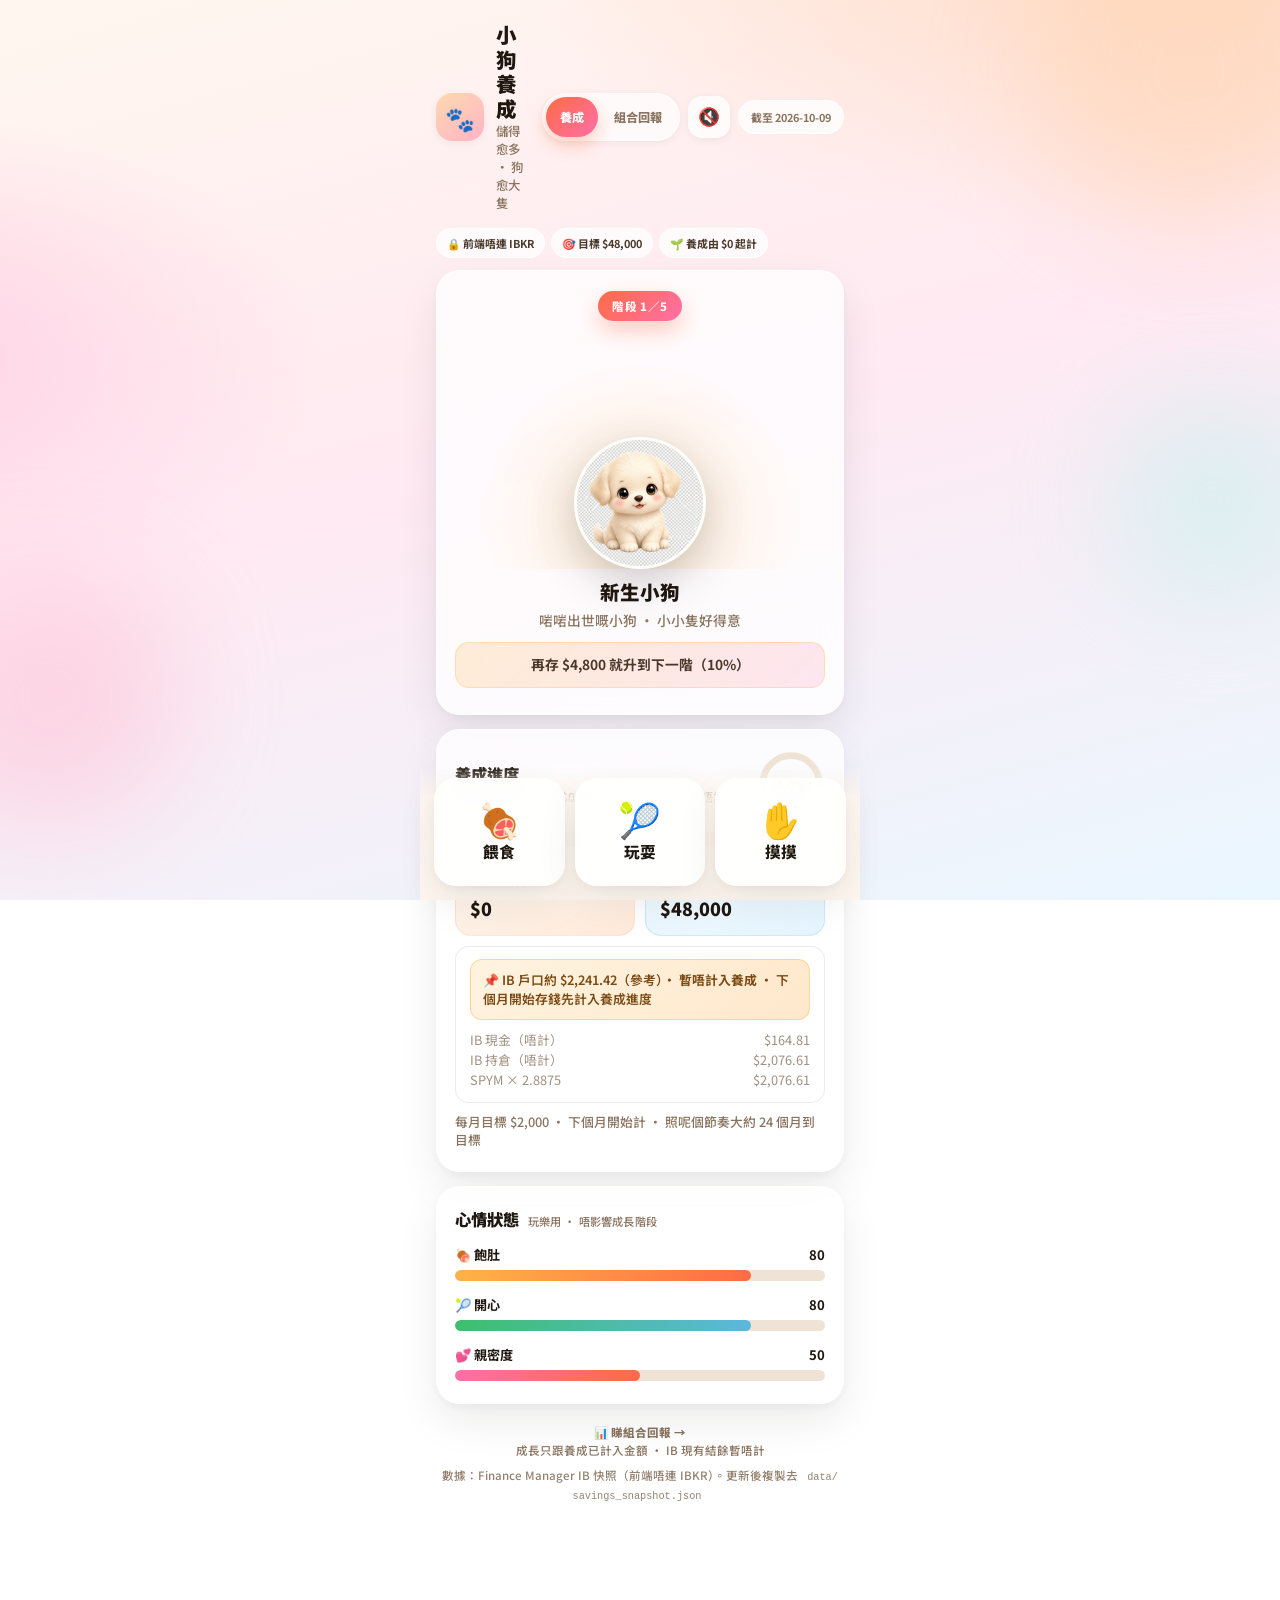
==== index.html @ 82bee5fb "Polish UI to client-grade fintech/pet-savings look Shared design tokens, segmented nav, trust pills," ====
<!DOCTYPE html>
<html lang="zh-Hant">
<head>
  <meta charset="UTF-8" />
  <meta name="viewport" content="width=device-width, initial-scale=1, viewport-fit=cover" />
  <meta name="theme-color" content="#fff7ef" />
  <meta name="description" content="小狗養成 · 儲蓄成長記" />
  <title>小狗養成 · 儲蓄成長記</title>
  <link rel="stylesheet" href="styles.css" />
  <link rel="preconnect" href="https://fonts.googleapis.com" />
  <link rel="preconnect" href="https://fonts.gstatic.com" crossorigin />
  <link href="https://fonts.googleapis.com/css2?family=Noto+Sans+TC:wght@400;500;700;900&display=swap" rel="stylesheet" />
</head>
<body>
  <div class="bg" aria-hidden="true">
    <span class="orb o1"></span>
    <span class="orb o2"></span>
    <span class="orb o3"></span>
  </div>

  <main class="shell">
    <header class="topbar">
      <div class="brand">
        <div class="brand-mark" aria-hidden="true">🐾</div>
        <div>
          <h1>小狗養成</h1>
          <p class="tagline">儲得愈多 · 狗愈大隻</p>
        </div>
      </div>
      <div class="top-right">
        <nav class="site-nav" aria-label="主要導覽">
          <a href="index.html" class="active">養成</a>
          <a href="portfolio.html">組合回報</a>
        </nav>
        <button type="button" class="icon-btn" id="btnMute" aria-label="靜音" title="音效（預設靜音）">🔇</button>
        <div class="chip" id="asOfLabel">載入中…</div>
      </div>
    </header>

    <div class="trust-strip" aria-label="信任提示">
      <span class="trust-pill">🔒 前端唔連 IBKR</span>
      <span class="trust-pill">🎯 目標 $48,000</span>
      <span class="trust-pill">🌱 養成由 $0 起計</span>
    </div>

    <div class="banner loading" id="statusBanner">正在載入儲蓄快照…</div>

    <section class="hero glass">
      <div class="stage-pill" id="stageBadge">階段 1／5</div>
      <div class="scene" id="puppyStage" data-stage="0" data-anim="">
        <div class="fx" id="fxLayer" aria-hidden="true"></div>
        <div class="food-fly" id="foodFly" hidden aria-hidden="true">🍖</div>
        <div class="pup-frame">
          <img class="pup-img idle" id="puppyImg" src="assets/stages/stage-0.jpg" alt="新生小狗" width="220" height="220" draggable="false" />
          <div class="ground-shadow"></div>
        </div>
        <h2 class="stage-title" id="stageName">新生小狗</h2>
        <p class="stage-desc" id="stageDesc">啱啱出世嘅小狗 · 小小隻好得意</p>
        <p class="stage-tip" id="stageTip">載入進度中…</p>
      </div>
    </section>

    <section class="progress glass">
      <div class="prog-head">
        <div>
          <h3>養成進度</h3>
          <p class="prog-sub">目標 $48,000 · 由 $0 開始計（IB 現有結餘暫唔計）</p>
        </div>
        <div class="ring-wrap" aria-hidden="true">
          <svg class="ring" viewBox="0 0 72 72">
            <circle class="ring-bg" cx="36" cy="36" r="30" />
            <circle class="ring-fg" id="ringFg" cx="36" cy="36" r="30" />
          </svg>
          <span class="ring-pct" id="progressPct">0%</span>
        </div>
      </div>
      <div class="bar-track" role="progressbar" aria-valuemin="0" aria-valuemax="100" aria-valuenow="0" id="barTrack">
        <div class="bar-fill" id="barFill"></div>
        <div class="bar-markers">
          <span style="--p:10%"></span><span style="--p:25%"></span>
          <span style="--p:50%"></span><span style="--p:75%"></span>
        </div>
      </div>
      <div class="money-grid">
        <div class="money-card">
          <span class="lbl">養成已計入</span>
          <strong id="totalHkd">$0</strong>
        </div>
        <div class="money-card goal">
          <span class="lbl">目標</span>
          <strong id="goalHkd">$48,000</strong>
        </div>
      </div>
      <div class="breakdown" id="breakdown">
        <div class="skeleton"></div>
        <div class="skeleton" style="width:70%"></div>
      </div>
      <p class="monthly" id="monthlyTip"></p>
    </section>

    <section class="meters glass">
      <h3>心情狀態 <small>玩樂用 · 唔影響成長階段</small></h3>
      <div class="meter">
        <div class="meter-label"><span>🍖 飽肚</span><span id="hungerVal">80</span></div>
        <div class="meter-track"><div class="meter-fill hunger" id="hungerFill"></div></div>
      </div>
      <div class="meter">
        <div class="meter-label"><span>🎾 開心</span><span id="happyVal">80</span></div>
        <div class="meter-track"><div class="meter-fill happy" id="happyFill"></div></div>
      </div>
      <div class="meter">
        <div class="meter-label"><span>💕 親密度</span><span id="affectionVal">50</span></div>
        <div class="meter-track"><div class="meter-fill affection" id="affectionFill"></div></div>
      </div>
    </section>

    <nav class="dock" aria-label="互動">
      <button type="button" class="dock-btn feed" id="btnFeed">
        <span class="dock-ico">🍖</span>
        <span class="dock-txt">餵食</span>
        <span class="dock-cd" id="feedCd" hidden></span>
      </button>
      <button type="button" class="dock-btn play" id="btnPlay">
        <span class="dock-ico">🎾</span>
        <span class="dock-txt">玩耍</span>
        <span class="dock-cd" id="playCd" hidden></span>
      </button>
      <button type="button" class="dock-btn pet" id="btnPet">
        <span class="dock-ico">✋</span>
        <span class="dock-txt">摸摸</span>
        <span class="dock-cd" id="petCd" hidden></span>
      </button>
    </nav>

    <footer class="foot">
      <p><a href="portfolio.html">📊 睇組合回報 →</a></p>
      <p>成長只跟養成已計入金額 · IB 現有結餘暫唔計</p>
      <p class="note">數據：Finance Manager IB 快照（前端唔連 IBKR）。更新後複製去 <code>data/savings_snapshot.json</code></p>
    </footer>
  </main>

  <div class="toast" id="toast" hidden></div>
  <script src="app.js"></script>
</body>
</html>
---- styles.css ----
:root {
  --bg0: #fff7ef;
  --bg1: #ffe9f2;
  --bg2: #eaf7ff;
  --ink: #1f1710;
  --ink-soft: #4a3a2c;
  --muted: #8a7460;
  --card: rgba(255, 255, 255, 0.78);
  --card-solid: #ffffff;
  --card-border: rgba(255, 255, 255, 0.92);
  --line: rgba(31, 23, 16, 0.08);
  --accent: #ff6b45;
  --accent2: #ffb347;
  --pink: #ff6fa8;
  --sky: #5bb8dc;
  --green: #3dbf6e;
  --danger: #d4522b;
  --shadow: 0 4px 8px rgba(31, 23, 16, 0.04), 0 18px 40px rgba(31, 23, 16, 0.08);
  --shadow-sm: 0 2px 8px rgba(31, 23, 16, 0.06);
  --radius: 24px;
  --radius-sm: 16px;
  --font: "Noto Sans TC", "PingFang HK", "Microsoft JhengHei", system-ui, sans-serif;
  --dock-h: 128px;
  --ring: 188.496; /* 2π·30 */
  --space-1: 4px;
  --space-2: 8px;
  --space-3: 12px;
  --space-4: 16px;
  --space-5: 24px;
  --ease: cubic-bezier(.22, 1, .36, 1);
}

*, *::before, *::after { box-sizing: border-box; margin: 0; padding: 0; }
html { -webkit-text-size-adjust: 100%; }
html, body {
  min-height: 100%;
  min-height: 100dvh;
  font-family: var(--font);
  color: var(--ink);
  background:
    radial-gradient(1200px 600px at 90% -10%, #ffd9c2 0%, transparent 55%),
    radial-gradient(900px 500px at -10% 40%, #ffd0e4 0%, transparent 50%),
    linear-gradient(165deg, var(--bg0), var(--bg1) 48%, var(--bg2));
  background-attachment: fixed;
  -webkit-font-smoothing: antialiased;
  text-rendering: optimizeLegibility;
}
body { overflow-x: hidden; }
body.shake { animation: shake 0.38s var(--ease); }
@keyframes shake {
  0%, 100% { transform: translate3d(0,0,0); }
  20% { transform: translate3d(-5px,0,0); }
  40% { transform: translate3d(5px,0,0); }
  60% { transform: translate3d(-3px,0,0); }
  80% { transform: translate3d(3px,0,0); }
}

.bg { position: fixed; inset: 0; pointer-events: none; z-index: 0; overflow: hidden; }
.orb {
  position: absolute; border-radius: 50%; filter: blur(52px); opacity: 0.42;
  animation: drift 16s ease-in-out infinite; will-change: transform;
}
.o1 { width: 320px; height: 320px; background: #ffd0a8; top: -90px; right: -70px; }
.o2 { width: 260px; height: 260px; background: #ffb8d0; bottom: 8%; left: -80px; animation-delay: -5s; }
.o3 { width: 210px; height: 210px; background: #b8f0ea; top: 44%; right: -40px; animation-delay: -9s; }
@keyframes drift {
  0%, 100% { transform: translateY(0) scale(1); }
  50% { transform: translateY(24px) scale(1.05); }
}

.shell {
  position: relative; z-index: 1;
  width: min(440px, 100%);
  margin: 0 auto;
  padding: var(--space-4) var(--space-4) calc(var(--dock-h) + env(safe-area-inset-bottom, 0px));
  min-height: 100dvh;
}
.shell.portfolio-shell {
  padding-bottom: calc(32px + env(safe-area-inset-bottom, 0px));
}

/* Header */
.topbar {
  display: flex; align-items: center; justify-content: space-between;
  gap: var(--space-3); margin-bottom: var(--space-4); flex-wrap: wrap;
}
.brand { display: flex; align-items: center; gap: 12px; min-width: 0; flex: 1; }
.brand-mark {
  width: 48px; height: 48px; border-radius: 16px; flex-shrink: 0;
  display: grid; place-items: center; font-size: 24px;
  background: linear-gradient(145deg, #ffd9b0, #ffb3c6);
  box-shadow: var(--shadow-sm);
}
h1 { font-size: 1.28rem; font-weight: 900; letter-spacing: 0.01em; line-height: 1.2; }
.tagline { color: var(--muted); font-size: 0.78rem; margin-top: 2px; font-weight: 500; }
.top-right { display: flex; align-items: center; gap: 8px; flex-wrap: wrap; justify-content: flex-end; }

.site-nav {
  display: inline-flex; gap: 2px; padding: 3px;
  background: rgba(255,255,255,0.65);
  backdrop-filter: blur(14px); -webkit-backdrop-filter: blur(14px);
  border-radius: 999px; border: 1px solid var(--card-border);
  box-shadow: var(--shadow-sm);
}
.site-nav a {
  text-decoration: none; font-size: 0.76rem; font-weight: 800;
  color: var(--muted); padding: 10px 14px; border-radius: 999px;
  min-height: 40px; display: inline-flex; align-items: center; gap: 4px;
  -webkit-tap-highlight-color: transparent;
  transition: background .2s var(--ease), color .2s, box-shadow .2s;
}
.site-nav a.active {
  background: linear-gradient(135deg, var(--accent), var(--pink));
  color: #fff; box-shadow: 0 8px 18px rgba(255, 107, 69, 0.32);
}
.icon-btn {
  width: 42px; height: 42px; border-radius: 14px; border: none;
  background: var(--card); backdrop-filter: blur(12px);
  box-shadow: var(--shadow-sm); font-size: 1.1rem; cursor: pointer;
  -webkit-tap-highlight-color: transparent;
  transition: transform .15s var(--ease);
}
.icon-btn:active { transform: scale(0.94); }
.chip {
  font-size: 0.68rem; font-weight: 700; color: var(--muted);
  background: var(--card); backdrop-filter: blur(10px);
  padding: 8px 12px; border-radius: 999px;
  border: 1px solid var(--card-border); white-space: nowrap;
}

.trust-strip {
  display: flex; flex-wrap: wrap; gap: 6px; margin-bottom: var(--space-3);
}
.trust-pill {
  font-size: 0.68rem; font-weight: 700; color: var(--ink-soft);
  background: rgba(255,255,255,0.7); border: 1px solid var(--card-border);
  border-radius: 999px; padding: 6px 10px;
}

.banner {
  border-radius: var(--radius-sm); padding: 12px 14px; margin-bottom: var(--space-3);
  font-size: 0.84rem; line-height: 1.45; font-weight: 600;
}
.banner.loading {
  background: rgba(91,184,220,0.14); border: 1px solid rgba(91,184,220,0.35); color: #1f5a70;
}
.banner.error {
  background: rgba(212,82,43,0.1); border: 1px solid rgba(212,82,43,0.35); color: #8a3218;
}
.banner[hidden] { display: none !important; }

.glass {
  background: var(--card);
  backdrop-filter: blur(18px) saturate(1.25);
  -webkit-backdrop-filter: blur(18px) saturate(1.25);
  border: 1px solid var(--card-border);
  border-radius: var(--radius);
  box-shadow: var(--shadow);
  padding: 20px 18px 22px;
  margin-bottom: 14px;
}

.hero { text-align: center; position: relative; overflow: hidden; }
.stage-pill {
  display: inline-flex; align-items: center; gap: 6px;
  background: linear-gradient(135deg, var(--accent), var(--pink));
  color: #fff; font-weight: 800; font-size: 0.72rem;
  padding: 7px 14px; border-radius: 999px; letter-spacing: 0.04em;
  box-shadow: 0 10px 22px rgba(255, 107, 69, 0.32);
}

.scene { position: relative; padding: 10px 0 4px; min-height: 268px; }
.pup-frame {
  position: relative; height: 216px;
  display: flex; align-items: flex-end; justify-content: center;
  margin: 6px 0 8px;
  background: radial-gradient(ellipse at 50% 78%, rgba(255,183,71,0.22), transparent 62%);
  border-radius: 28px;
}
.pup-img {
  object-fit: cover; object-position: center 28%;
  border-radius: 28px;
  width: min(72%, 200px); height: auto; aspect-ratio: 1; max-width: 220px;
  user-select: none; cursor: pointer;
  filter: drop-shadow(0 14px 22px rgba(31, 23, 16, 0.22));
  transform-origin: 50% 90%;
  border: 3px solid rgba(255,255,255,0.95);
  background: #ffe8d0;
  z-index: 2;
  transition: width .55s var(--ease), border-radius .4s ease, opacity .35s ease, filter .35s ease;
  will-change: transform;
}
.ground-shadow {
  position: absolute; bottom: 12px; width: 90px; height: 16px;
  background: rgba(31, 23, 16, 0.12); border-radius: 50%; filter: blur(5px);
  transition: width .45s var(--ease); z-index: 1;
}
[data-stage="0"] .pup-img { width: min(52%, 132px); border-radius: 50%; }
[data-stage="0"] .ground-shadow { width: 64px; }
[data-stage="1"] .pup-img { width: min(62%, 156px); border-radius: 42%; }
[data-stage="1"] .ground-shadow { width: 82px; }
[data-stage="2"] .pup-img { width: min(72%, 182px); }
[data-stage="2"] .ground-shadow { width: 100px; }
[data-stage="3"] .pup-img { width: min(82%, 200px); }
[data-stage="3"] .ground-shadow { width: 112px; }
[data-stage="4"] .pup-img { width: min(92%, 220px); }
[data-stage="4"] .ground-shadow { width: 124px; }

.pup-img.idle { animation: bob 2.8s ease-in-out infinite; }
@keyframes bob {
  0%, 100% { transform: translateY(0) rotate(-1deg); }
  50% { transform: translateY(-10px) rotate(1.4deg); }
}
.pup-img.swap-out { opacity: 0; filter: blur(3px) drop-shadow(0 14px 22px rgba(31,23,16,.22)); transform: scale(.92) translateY(8px); }
.pup-img.swap-in { animation: swapIn .45s var(--ease) both; }
@keyframes swapIn {
  from { opacity: 0; transform: scale(.9) translateY(12px); }
  to { opacity: 1; transform: scale(1) translateY(0); }
}
.pup-img.munch { animation: munch .62s var(--ease) !important; }
@keyframes munch {
  0%, 100% { transform: scale(1); }
  25% { transform: scale(1.1) translateY(-8px) rotate(-3deg); }
  50% { transform: scale(.94) rotate(2deg); }
  75% { transform: scale(1.05) translateY(-3px); }
}
.pup-img.bounce { animation: bounce .72s var(--ease) !important; }
@keyframes bounce {
  0% { transform: translateY(0) scale(1); }
  28% { transform: translateY(-44px) scale(1.08) rotate(-4deg); }
  55% { transform: translateY(-6px) scale(.97) rotate(3deg); }
  100% { transform: translateY(0) scale(1); }
}
.pup-img.pet { animation: pet .55s ease !important; }
@keyframes pet {
  0%, 100% { transform: rotate(0) scale(1); }
  20% { transform: rotate(-12deg) scale(1.05); }
  50% { transform: rotate(12deg) scale(1.06); }
  80% { transform: rotate(-5deg) scale(1.03); }
}

.fx { position: absolute; inset: 0; pointer-events: none; z-index: 5; overflow: hidden; }
.particle {
  position: absolute; left: 50%; top: 42%; font-size: 1.35rem;
  animation: rise 1s ease-out forwards; pointer-events: none;
}
@keyframes rise {
  0% { opacity: 1; transform: translate(-50%, 0) scale(.5); }
  100% { opacity: 0; transform: translate(calc(-50% + var(--dx, 0px)), -84px) scale(1.25); }
}
.ball {
  position: absolute; left: 18%; top: 55%; font-size: 1.65rem;
  animation: chase .9s var(--ease) forwards;
}
@keyframes chase {
  0% { transform: translate(0,0) scale(1); opacity: 1; }
  45% { transform: translate(100px,-54px) scale(1.12); }
  100% { transform: translate(160px,12px) scale(.75); opacity: 0; }
}
.food-fly {
  position: absolute; left: 16%; bottom: 30%; z-index: 6;
  font-size: 2rem; pointer-events: none; opacity: 0;
}
.food-fly.run { animation: flyFood .55s ease-in forwards; }
@keyframes flyFood {
  0% { transform: translate(0,0) scale(1) rotate(0); opacity: 1; }
  100% { transform: translate(118px,-76px) scale(.55) rotate(42deg); opacity: 0; }
}

.stage-title { font-size: 1.22rem; font-weight: 900; margin-top: 4px; letter-spacing: 0.01em; }
.stage-desc { color: var(--muted); font-size: 0.86rem; margin-top: 4px; font-weight: 500; }
.stage-tip {
  margin-top: 12px; font-size: 0.86rem; font-weight: 700; line-height: 1.45;
  background: linear-gradient(135deg, rgba(255,183,71,.22), rgba(255,111,168,.16));
  border: 1px solid rgba(255,183,71,.28);
  border-radius: 14px; padding: 12px 14px; color: var(--ink-soft);
}

.prog-head {
  display: flex; justify-content: space-between; align-items: center;
  gap: 12px; margin-bottom: 14px;
}
.prog-head h3, .meters h3, .section-title {
  font-size: 1.02rem; font-weight: 900; letter-spacing: 0.01em;
}
.meters h3 small, .section-sub {
  display: inline; font-weight: 500; color: var(--muted); font-size: 0.7rem; margin-left: 4px;
}
.prog-sub, .hero-sub { font-size: 0.76rem; color: var(--muted); margin-top: 3px; line-height: 1.45; font-weight: 500; }

.ring-wrap { position: relative; width: 68px; height: 68px; flex-shrink: 0; }
.ring { width: 68px; height: 68px; transform: rotate(-90deg); }
.ring-bg { fill: none; stroke: #efe3d6; stroke-width: 7; }
.ring-fg {
  fill: none; stroke: var(--accent); stroke-width: 7; stroke-linecap: round;
  stroke-dasharray: var(--ring); stroke-dashoffset: var(--ring);
  transition: stroke-dashoffset .85s var(--ease);
}
.ring-pct {
  position: absolute; inset: 0; display: grid; place-items: center;
  font-size: 0.74rem; font-weight: 900;
}

.bar-track {
  position: relative; height: 14px; border-radius: 999px;
  background: #efe3d6; overflow: hidden; margin-bottom: 14px;
}
.bar-fill {
  height: 100%; width: 0%; border-radius: 999px;
  background: linear-gradient(90deg, var(--accent2), var(--accent), var(--pink));
  transition: width .85s var(--ease);
  box-shadow: inset 0 -2px 0 rgba(0,0,0,.05);
}
.bar-markers { position: absolute; inset: 0; pointer-events: none; }
.bar-markers span {
  position: absolute; top: 0; bottom: 0; left: var(--p); width: 2px;
  background: rgba(255,255,255,.72); transform: translateX(-1px);
}

.money-grid, .stat-grid { display: grid; grid-template-columns: 1fr 1fr; gap: 10px; margin-bottom: 10px; }
.money-card, .stat {
  background: linear-gradient(165deg, #fff9f2, #ffeada);
  border-radius: var(--radius-sm); padding: 14px;
  border: 1px solid rgba(255, 138, 92, 0.14);
}
.money-card.goal, .stat.cool {
  background: linear-gradient(165deg, #f3fbff, #e5f5ff);
  border-color: rgba(91, 184, 220, 0.22);
}
.money-card .lbl, .stat .lbl {
  display: block; font-size: 0.68rem; font-weight: 700; color: var(--muted); margin-bottom: 4px;
  letter-spacing: 0.02em;
}
.money-card strong, .stat strong {
  font-size: 1.12rem; font-weight: 900; font-variant-numeric: tabular-nums; color: var(--ink);
}
.stat .sub { display: block; font-size: 0.72rem; color: var(--muted); margin-top: 5px; line-height: 1.4; font-weight: 500; }
.stat.fee { grid-column: 1 / -1; background: linear-gradient(165deg, #fff4ee, #ffe2d4); border-color: rgba(255,107,69,.35); }

.breakdown {
  font-size: 0.8rem; color: var(--muted); line-height: 1.55;
  background: rgba(255,255,255,0.55); border-radius: 14px; padding: 12px 14px;
  border: 1px solid var(--line);
}
.breakdown .pos { display: flex; justify-content: space-between; gap: 8px; font-variant-numeric: tabular-nums; }
.breakdown .muted-row { opacity: 0.8; }
.exclude-note {
  background: linear-gradient(135deg, #fff3e0, #ffe8cc);
  color: #7a4a12; border: 1px solid rgba(255, 179, 71, 0.45);
  border-radius: 12px; padding: 11px 12px; margin-bottom: 10px;
  font-size: 0.8rem; line-height: 1.45; font-weight: 600;
}
.monthly { margin-top: 10px; font-size: 0.8rem; color: var(--muted); font-weight: 500; line-height: 1.4; }

.meters .meter { margin-top: 14px; }
.meter-label {
  display: flex; justify-content: space-between;
  font-size: 0.82rem; font-weight: 700; margin-bottom: 6px;
}
.meter-track { height: 11px; border-radius: 999px; background: #efe3d6; overflow: hidden; }
.meter-fill { height: 100%; width: 0%; border-radius: 999px; transition: width .4s var(--ease); }
.meter-fill.hunger { background: linear-gradient(90deg, var(--accent2), var(--accent)); }
.meter-fill.happy { background: linear-gradient(90deg, var(--green), var(--sky)); }
.meter-fill.affection { background: linear-gradient(90deg, var(--pink), var(--accent)); }

.dock {
  position: fixed; left: 50%; bottom: 0; transform: translateX(-50%);
  width: min(440px, 100%);
  display: grid; grid-template-columns: repeat(3, 1fr); gap: 10px;
  padding: 12px 14px calc(14px + env(safe-area-inset-bottom, 0px));
  background: linear-gradient(180deg, transparent, rgba(255,247,239,.88) 24%, rgba(255,247,239,.98));
  z-index: 20;
}
.dock-btn {
  appearance: none; border: none; cursor: pointer;
  min-height: 108px; border-radius: 22px;
  background: rgba(255,255,255,0.92);
  backdrop-filter: blur(14px);
  border: 1px solid rgba(255,255,255,0.95);
  box-shadow: var(--shadow);
  display: flex; flex-direction: column; align-items: center; justify-content: center;
  gap: 5px; font-family: inherit; color: var(--ink);
  position: relative;
  -webkit-tap-highlight-color: transparent;
  touch-action: manipulation;
  transition: transform .12s var(--ease), box-shadow .2s;
}
.dock-btn:active:not(:disabled) { transform: scale(0.95); }
.dock-btn:disabled { opacity: 0.5; cursor: not-allowed; }
.dock-ico { font-size: 2.15rem; line-height: 1; }
.dock-txt { font-size: 0.98rem; font-weight: 800; }
.dock-cd { position: absolute; bottom: 9px; font-size: 0.7rem; color: var(--muted); font-weight: 700; }

.foot {
  text-align: center; font-size: 0.72rem; color: var(--muted);
  line-height: 1.55; padding: 6px 4px 10px; font-weight: 500;
}
.foot a { color: inherit; font-weight: 800; text-decoration: none; }
.foot .note { margin-top: 8px; opacity: 0.9; }
.foot code {
  font-size: 0.64rem; background: rgba(255,255,255,0.8);
  padding: 2px 6px; border-radius: 5px; word-break: break-all;
}

.toast {
  position: fixed; left: 50%; bottom: calc(var(--dock-h) + 6px);
  transform: translateX(-50%) translateY(16px);
  background: rgba(31, 23, 16, 0.92); color: #fff;
  padding: 12px 18px; border-radius: 999px;
  font-size: 0.88rem; font-weight: 700; z-index: 40;
  opacity: 0; transition: opacity .25s, transform .25s var(--ease);
  pointer-events: none; max-width: 90vw; text-align: center;
  box-shadow: var(--shadow);
}
.toast.show { opacity: 1; transform: translateX(-50%) translateY(0); }

/* Portfolio */
.hero-title { font-size: 1.05rem; font-weight: 900; margin-bottom: 4px; }
.big-num {
  font-size: 2.15rem; font-weight: 900; letter-spacing: -0.03em;
  font-variant-numeric: tabular-nums; line-height: 1.15; margin: 6px 0 4px;
  background: linear-gradient(135deg, var(--accent), var(--pink));
  -webkit-background-clip: text; background-clip: text; color: transparent;
}
.fee-banner {
  display: grid; gap: 4px;
  background: linear-gradient(135deg, #fff1e8, #ffe4d6);
  border: 1.5px solid rgba(255, 107, 69, 0.42);
  border-radius: 18px; padding: 16px; margin-top: 4px; margin-bottom: 10px;
}
.fee-banner .fee-label { font-size: 0.7rem; font-weight: 800; color: #a04520; letter-spacing: 0.02em; }
.fee-banner .fee-amt { font-size: 1.4rem; font-weight: 900; color: var(--danger); font-variant-numeric: tabular-nums; }
.fee-banner .fee-formula { font-size: 0.74rem; color: #8a4a2a; line-height: 1.45; font-weight: 600; }
.holdings-wrap {
  overflow-x: auto; -webkit-overflow-scrolling: touch;
  border-radius: 16px; background: rgba(255,255,255,0.55);
  border: 1px solid var(--line); margin-top: 12px;
}
.table { width: 100%; border-collapse: collapse; font-size: 0.86rem; }
.table th, .table td {
  text-align: left; padding: 13px 14px;
  border-bottom: 1px solid var(--line);
}
.table th {
  font-size: 0.68rem; color: var(--muted); font-weight: 800;
  background: rgba(255,248,240,0.95); letter-spacing: 0.03em;
}
.table tbody tr:nth-child(even) { background: rgba(255,248,240,0.4); }
.table td.num, .table th.num { text-align: right; font-variant-numeric: tabular-nums; }
.table tr.total td {
  font-weight: 900; border-bottom: none;
  background: linear-gradient(90deg, rgba(255,183,71,0.14), rgba(255,111,168,0.1));
  padding-top: 14px; padding-bottom: 14px;
}
.warn {
  background: linear-gradient(135deg, #fff3e0, #ffe8cc);
  color: #7a4a12; border: 1px solid rgba(255, 179, 71, 0.45);
  border-radius: 14px; padding: 13px 14px; font-size: 0.82rem; line-height: 1.5;
  margin-top: 12px; font-weight: 600;
}
.ok-note {
  background: rgba(61, 191, 110, 0.1);
  border: 1px solid rgba(61, 191, 110, 0.28);
  border-radius: 14px; padding: 13px 14px; font-size: 0.82rem; line-height: 1.5;
  margin-top: 10px; color: #1f6a3d; font-weight: 600;
}
.skeleton {
  height: 14px; border-radius: 8px;
  background: linear-gradient(90deg, #efe3d6, #fff7ef, #efe3d6);
  background-size: 200% 100%; animation: shimmer 1.2s ease infinite; margin: 10px 0;
}
@keyframes shimmer { 0% { background-position: 100% 0; } 100% { background-position: -100% 0; } }
.loading { color: var(--muted); font-size: 0.88rem; font-weight: 600; }
.pct {
  font-size: 1.3rem; font-weight: 900;
  background: linear-gradient(135deg, var(--accent), var(--pink));
  -webkit-background-clip: text; background-clip: text; color: transparent;
}

@media (min-width: 500px) {
  .shell { padding-top: 22px; }
  .pup-frame { height: 232px; }
}
@media (max-width: 390px) {
  h1 { font-size: 1.15rem; }
  .pup-frame { height: 196px; }
  .dock-btn { min-height: 100px; }
  .dock-ico { font-size: 1.95rem; }
  .site-nav a { padding: 9px 11px; font-size: 0.72rem; }
  .big-num { font-size: 1.85rem; }
}
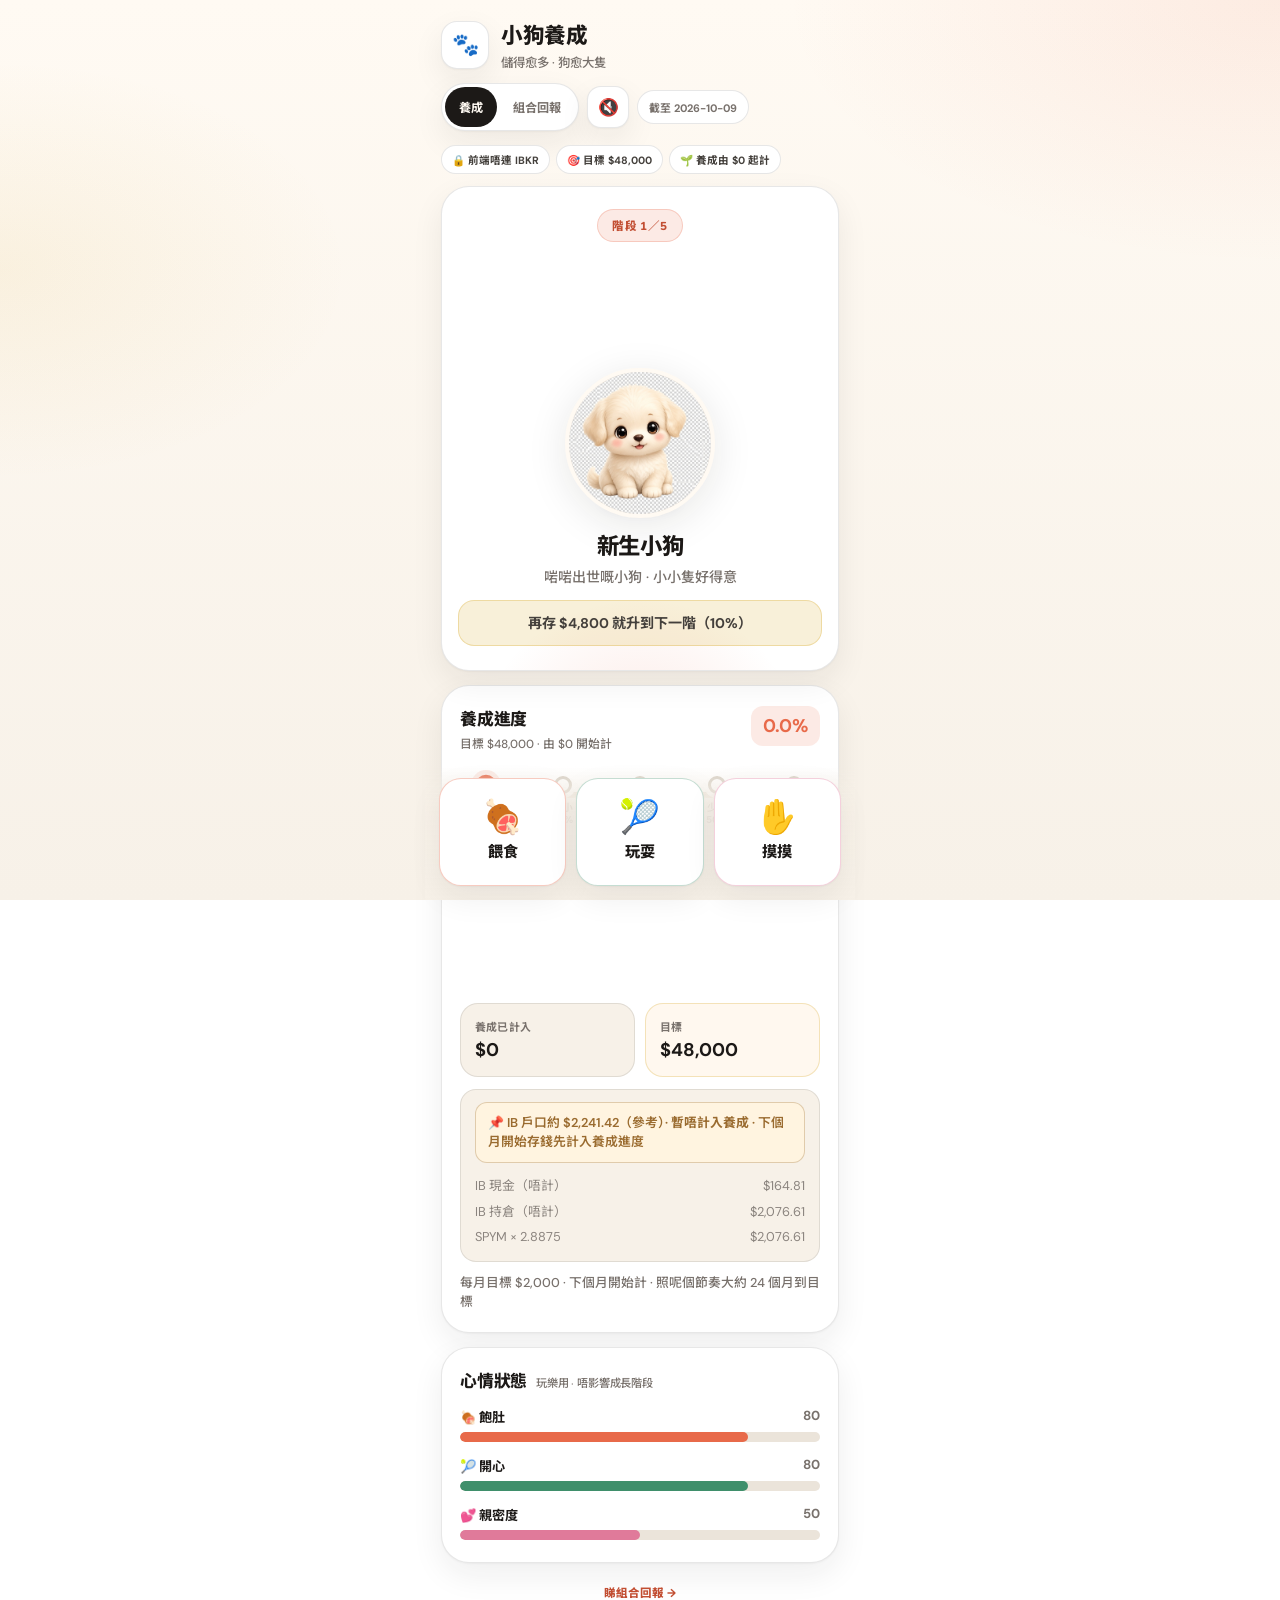
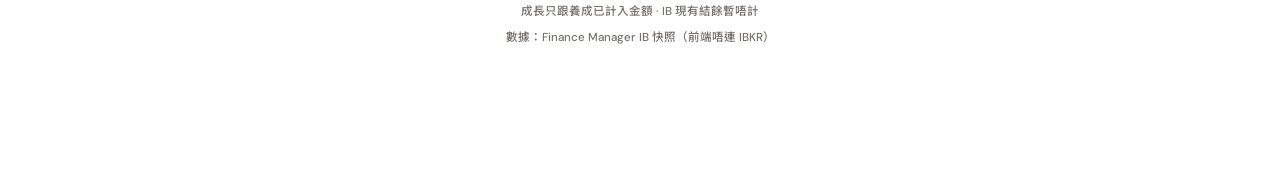
==== commit 2e62406c: "Redesign: cream editorial + coral accent consumer look Soft ivory/cream base, deep charcoal type, si" ====
--- a/index.html
+++ b/index.html
@@ -3,21 +3,15 @@
 <head>
   <meta charset="UTF-8" />
   <meta name="viewport" content="width=device-width, initial-scale=1, viewport-fit=cover" />
-  <meta name="theme-color" content="#fff7ef" />
+  <meta name="theme-color" content="#f7f1e8" />
   <meta name="description" content="小狗養成 · 儲蓄成長記" />
   <title>小狗養成 · 儲蓄成長記</title>
   <link rel="stylesheet" href="styles.css" />
   <link rel="preconnect" href="https://fonts.googleapis.com" />
   <link rel="preconnect" href="https://fonts.gstatic.com" crossorigin />
-  <link href="https://fonts.googleapis.com/css2?family=Noto+Sans+TC:wght@400;500;700;900&display=swap" rel="stylesheet" />
+  <link href="https://fonts.googleapis.com/css2?family=DM+Sans:ital,opsz,wght@0,9..40,400;0,9..40,500;0,9..40,700;1,9..40,400&family=Noto+Sans+TC:wght@400;500;700;900&family=Nunito:wght@600;700;800&display=swap" rel="stylesheet" />
 </head>
 <body>
-  <div class="bg" aria-hidden="true">
-    <span class="orb o1"></span>
-    <span class="orb o2"></span>
-    <span class="orb o3"></span>
-  </div>
-
   <main class="shell">
     <header class="topbar">
       <div class="brand">
@@ -37,7 +31,7 @@
       </div>
     </header>
 
-    <div class="trust-strip" aria-label="信任提示">
+    <div class="trust-strip">
       <span class="trust-pill">🔒 前端唔連 IBKR</span>
       <span class="trust-pill">🎯 目標 $48,000</span>
       <span class="trust-pill">🌱 養成由 $0 起計</span>
@@ -45,13 +39,13 @@
 
     <div class="banner loading" id="statusBanner">正在載入儲蓄快照…</div>
 
-    <section class="hero glass">
+    <section class="card hero">
       <div class="stage-pill" id="stageBadge">階段 1／5</div>
-      <div class="scene" id="puppyStage" data-stage="0" data-anim="">
+      <div class="scene" id="puppyStage" data-stage="0">
         <div class="fx" id="fxLayer" aria-hidden="true"></div>
         <div class="food-fly" id="foodFly" hidden aria-hidden="true">🍖</div>
         <div class="pup-frame">
-          <img class="pup-img idle" id="puppyImg" src="assets/stages/stage-0.jpg" alt="新生小狗" width="220" height="220" draggable="false" />
+          <img class="pup-img idle" id="puppyImg" src="assets/stages/stage-0.jpg" alt="新生小狗" width="260" height="260" draggable="false" />
           <div class="ground-shadow"></div>
         </div>
         <h2 class="stage-title" id="stageName">新生小狗</h2>
@@ -60,27 +54,31 @@
       </div>
     </section>
 
-    <section class="progress glass">
-      <div class="prog-head">
+    <section class="card progress-card">
+      <div class="section-head">
         <div>
-          <h3>養成進度</h3>
-          <p class="prog-sub">目標 $48,000 · 由 $0 開始計（IB 現有結餘暫唔計）</p>
+          <h3 class="section-title">養成進度</h3>
+          <p class="section-sub">目標 $48,000 · 由 $0 開始計</p>
         </div>
-        <div class="ring-wrap" aria-hidden="true">
-          <svg class="ring" viewBox="0 0 72 72">
-            <circle class="ring-bg" cx="36" cy="36" r="30" />
-            <circle class="ring-fg" id="ringFg" cx="36" cy="36" r="30" />
-          </svg>
-          <span class="ring-pct" id="progressPct">0%</span>
+        <div class="pct-badge" id="progressPct">0%</div>
+      </div>
+
+      <div class="milestone" aria-label="成長里程碑">
+        <div class="milestone-track">
+          <div class="milestone-fill" id="barFill"></div>
         </div>
+        <ol class="milestone-nodes" id="milestoneNodes">
+          <li data-at="0" class="current"><span class="dot"></span><span class="lbl">新生<br>0%</span></li>
+          <li data-at="10"><span class="dot"></span><span class="lbl">小小<br>10%</span></li>
+          <li data-at="25"><span class="dot"></span><span class="lbl">成長<br>25%</span></li>
+          <li data-at="50"><span class="dot"></span><span class="lbl">少年<br>50%</span></li>
+          <li data-at="75"><span class="dot"></span><span class="lbl">成犬<br>75%</span></li>
+        </ol>
       </div>
-      <div class="bar-track" role="progressbar" aria-valuemin="0" aria-valuemax="100" aria-valuenow="0" id="barTrack">
-        <div class="bar-fill" id="barFill"></div>
-        <div class="bar-markers">
-          <span style="--p:10%"></span><span style="--p:25%"></span>
-          <span style="--p:50%"></span><span style="--p:75%"></span>
-        </div>
-      </div>
+      <!-- keep ids for app.js ring/barTrack compatibility (hidden) -->
+      <div id="barTrack" role="progressbar" aria-valuemin="0" aria-valuemax="100" aria-valuenow="0" hidden></div>
+      <svg hidden aria-hidden="true"><circle id="ringFg" /></svg>
+
       <div class="money-grid">
         <div class="money-card">
           <span class="lbl">養成已計入</span>
@@ -98,8 +96,8 @@
       <p class="monthly" id="monthlyTip"></p>
     </section>
 
-    <section class="meters glass">
-      <h3>心情狀態 <small>玩樂用 · 唔影響成長階段</small></h3>
+    <section class="card meters">
+      <h3 class="section-title">心情狀態 <small>玩樂用 · 唔影響成長階段</small></h3>
       <div class="meter">
         <div class="meter-label"><span>🍖 飽肚</span><span id="hungerVal">80</span></div>
         <div class="meter-track"><div class="meter-fill hunger" id="hungerFill"></div></div>
@@ -133,9 +131,9 @@
     </nav>
 
     <footer class="foot">
-      <p><a href="portfolio.html">📊 睇組合回報 →</a></p>
+      <p><a href="portfolio.html">睇組合回報 →</a></p>
       <p>成長只跟養成已計入金額 · IB 現有結餘暫唔計</p>
-      <p class="note">數據：Finance Manager IB 快照（前端唔連 IBKR）。更新後複製去 <code>data/savings_snapshot.json</code></p>
+      <p class="note">數據：Finance Manager IB 快照（前端唔連 IBKR）</p>
     </footer>
   </main>
 
--- a/styles.css
+++ b/styles.css
@@ -1,491 +1,493 @@
+/* Puppy Growth — Soft cream editorial + coral accent
+   Display: Nunito | UI/numbers: DM Sans (tabular) */
+
 :root {
-  --bg0: #fff7ef;
-  --bg1: #ffe9f2;
-  --bg2: #eaf7ff;
-  --ink: #1f1710;
-  --ink-soft: #4a3a2c;
-  --muted: #8a7460;
-  --card: rgba(255, 255, 255, 0.78);
-  --card-solid: #ffffff;
-  --card-border: rgba(255, 255, 255, 0.92);
-  --line: rgba(31, 23, 16, 0.08);
-  --accent: #ff6b45;
-  --accent2: #ffb347;
-  --pink: #ff6fa8;
-  --sky: #5bb8dc;
-  --green: #3dbf6e;
-  --danger: #d4522b;
-  --shadow: 0 4px 8px rgba(31, 23, 16, 0.04), 0 18px 40px rgba(31, 23, 16, 0.08);
-  --shadow-sm: 0 2px 8px rgba(31, 23, 16, 0.06);
-  --radius: 24px;
-  --radius-sm: 16px;
-  --font: "Noto Sans TC", "PingFang HK", "Microsoft JhengHei", system-ui, sans-serif;
-  --dock-h: 128px;
-  --ring: 188.496; /* 2π·30 */
-  --space-1: 4px;
-  --space-2: 8px;
-  --space-3: 12px;
-  --space-4: 16px;
-  --space-5: 24px;
+  --cream: #f7f1e8;
+  --ivory: #fffaf3;
+  --paper: #ffffff;
+  --ink: #1c1917;
+  --ink-2: #44403c;
+  --muted: #78716c;
+  --line: rgba(28, 25, 23, 0.1);
+  --coral: #e86a4a;
+  --coral-deep: #c24e32;
+  --coral-soft: rgba(232, 106, 74, 0.14);
+  --gold: #d4a017;
+  --gold-soft: rgba(212, 160, 23, 0.16);
+  --ok: #3f8f6b;
+  --ok-soft: rgba(63, 143, 107, 0.12);
+  --warn: #9a6b2f;
+  --warn-soft: #fff4e0;
+  --shadow: 0 1px 2px rgba(28,25,23,.04), 0 12px 32px rgba(28,25,23,.07);
+  --shadow-lg: 0 8px 40px rgba(28,25,23,.1);
+  --r: 28px;
+  --r-sm: 18px;
+  --dock-h: 132px;
+  --font-display: "Nunito", "Noto Sans TC", system-ui, sans-serif;
+  --font-ui: "DM Sans", "Noto Sans TC", system-ui, sans-serif;
   --ease: cubic-bezier(.22, 1, .36, 1);
 }
 
 *, *::before, *::after { box-sizing: border-box; margin: 0; padding: 0; }
 html { -webkit-text-size-adjust: 100%; }
 html, body {
-  min-height: 100%;
-  min-height: 100dvh;
-  font-family: var(--font);
+  min-height: 100%; min-height: 100dvh;
+  font-family: var(--font-ui);
   color: var(--ink);
   background:
-    radial-gradient(1200px 600px at 90% -10%, #ffd9c2 0%, transparent 55%),
-    radial-gradient(900px 500px at -10% 40%, #ffd0e4 0%, transparent 50%),
-    linear-gradient(165deg, var(--bg0), var(--bg1) 48%, var(--bg2));
+    radial-gradient(900px 480px at 100% 0%, rgba(232,106,74,.1), transparent 55%),
+    radial-gradient(700px 420px at 0% 30%, rgba(212,160,23,.08), transparent 50%),
+    linear-gradient(180deg, var(--ivory) 0%, var(--cream) 100%);
   background-attachment: fixed;
   -webkit-font-smoothing: antialiased;
-  text-rendering: optimizeLegibility;
 }
 body { overflow-x: hidden; }
-body.shake { animation: shake 0.38s var(--ease); }
+body.shake { animation: shake .36s var(--ease); }
 @keyframes shake {
-  0%, 100% { transform: translate3d(0,0,0); }
-  20% { transform: translate3d(-5px,0,0); }
-  40% { transform: translate3d(5px,0,0); }
-  60% { transform: translate3d(-3px,0,0); }
-  80% { transform: translate3d(3px,0,0); }
-}
-
-.bg { position: fixed; inset: 0; pointer-events: none; z-index: 0; overflow: hidden; }
-.orb {
-  position: absolute; border-radius: 50%; filter: blur(52px); opacity: 0.42;
-  animation: drift 16s ease-in-out infinite; will-change: transform;
-}
-.o1 { width: 320px; height: 320px; background: #ffd0a8; top: -90px; right: -70px; }
-.o2 { width: 260px; height: 260px; background: #ffb8d0; bottom: 8%; left: -80px; animation-delay: -5s; }
-.o3 { width: 210px; height: 210px; background: #b8f0ea; top: 44%; right: -40px; animation-delay: -9s; }
-@keyframes drift {
-  0%, 100% { transform: translateY(0) scale(1); }
-  50% { transform: translateY(24px) scale(1.05); }
+  0%,100%{transform:translateX(0)} 25%{transform:translateX(-4px)} 75%{transform:translateX(4px)}
 }
 
 .shell {
+  width: min(430px, 100%);
+  margin: 0 auto;
+  padding: 18px 16px calc(var(--dock-h) + env(safe-area-inset-bottom, 0px));
+  min-height: 100dvh;
   position: relative; z-index: 1;
-  width: min(440px, 100%);
-  margin: 0 auto;
-  padding: var(--space-4) var(--space-4) calc(var(--dock-h) + env(safe-area-inset-bottom, 0px));
-  min-height: 100dvh;
 }
 .shell.portfolio-shell {
-  padding-bottom: calc(32px + env(safe-area-inset-bottom, 0px));
-}
-
-/* Header */
+  padding-bottom: calc(36px + env(safe-area-inset-bottom, 0px));
+}
+
+/* —— Header —— */
 .topbar {
-  display: flex; align-items: center; justify-content: space-between;
-  gap: var(--space-3); margin-bottom: var(--space-4); flex-wrap: wrap;
-}
-.brand { display: flex; align-items: center; gap: 12px; min-width: 0; flex: 1; }
+  display: flex; align-items: flex-start; justify-content: space-between;
+  gap: 12px; margin-bottom: 14px; flex-wrap: wrap;
+}
+.brand { display: flex; gap: 12px; align-items: center; min-width: 0; }
 .brand-mark {
-  width: 48px; height: 48px; border-radius: 16px; flex-shrink: 0;
-  display: grid; place-items: center; font-size: 24px;
-  background: linear-gradient(145deg, #ffd9b0, #ffb3c6);
-  box-shadow: var(--shadow-sm);
-}
-h1 { font-size: 1.28rem; font-weight: 900; letter-spacing: 0.01em; line-height: 1.2; }
-.tagline { color: var(--muted); font-size: 0.78rem; margin-top: 2px; font-weight: 500; }
+  width: 48px; height: 48px; border-radius: 16px;
+  display: grid; place-items: center; font-size: 22px;
+  background: var(--paper); border: 1px solid var(--line); box-shadow: var(--shadow);
+}
+h1 {
+  font-family: var(--font-display);
+  font-size: 1.35rem; font-weight: 800; letter-spacing: -0.02em; color: var(--ink);
+}
+.tagline { font-size: 0.78rem; color: var(--muted); margin-top: 2px; font-weight: 500; }
 .top-right { display: flex; align-items: center; gap: 8px; flex-wrap: wrap; justify-content: flex-end; }
 
 .site-nav {
-  display: inline-flex; gap: 2px; padding: 3px;
-  background: rgba(255,255,255,0.65);
-  backdrop-filter: blur(14px); -webkit-backdrop-filter: blur(14px);
-  border-radius: 999px; border: 1px solid var(--card-border);
-  box-shadow: var(--shadow-sm);
+  display: inline-flex; padding: 3px; gap: 2px;
+  background: var(--paper); border: 1px solid var(--line);
+  border-radius: 999px; box-shadow: var(--shadow);
 }
 .site-nav a {
-  text-decoration: none; font-size: 0.76rem; font-weight: 800;
+  text-decoration: none; font-size: 0.76rem; font-weight: 700;
   color: var(--muted); padding: 10px 14px; border-radius: 999px;
-  min-height: 40px; display: inline-flex; align-items: center; gap: 4px;
+  min-height: 40px; display: inline-flex; align-items: center;
+  -webkit-tap-highlight-color: transparent; transition: .2s var(--ease);
+}
+.site-nav a.active {
+  background: var(--ink); color: var(--ivory);
+}
+.icon-btn {
+  width: 42px; height: 42px; border-radius: 14px; border: 1px solid var(--line);
+  background: var(--paper); font-size: 1.05rem; cursor: pointer; box-shadow: var(--shadow);
   -webkit-tap-highlight-color: transparent;
-  transition: background .2s var(--ease), color .2s, box-shadow .2s;
-}
-.site-nav a.active {
-  background: linear-gradient(135deg, var(--accent), var(--pink));
-  color: #fff; box-shadow: 0 8px 18px rgba(255, 107, 69, 0.32);
-}
-.icon-btn {
-  width: 42px; height: 42px; border-radius: 14px; border: none;
-  background: var(--card); backdrop-filter: blur(12px);
-  box-shadow: var(--shadow-sm); font-size: 1.1rem; cursor: pointer;
-  -webkit-tap-highlight-color: transparent;
-  transition: transform .15s var(--ease);
-}
-.icon-btn:active { transform: scale(0.94); }
+}
 .chip {
   font-size: 0.68rem; font-weight: 700; color: var(--muted);
-  background: var(--card); backdrop-filter: blur(10px);
-  padding: 8px 12px; border-radius: 999px;
-  border: 1px solid var(--card-border); white-space: nowrap;
-}
-
-.trust-strip {
-  display: flex; flex-wrap: wrap; gap: 6px; margin-bottom: var(--space-3);
-}
+  background: var(--paper); border: 1px solid var(--line);
+  padding: 8px 11px; border-radius: 999px; white-space: nowrap;
+  font-variant-numeric: tabular-nums;
+}
+
+.trust-strip { display: flex; flex-wrap: wrap; gap: 6px; margin-bottom: 12px; }
 .trust-pill {
-  font-size: 0.68rem; font-weight: 700; color: var(--ink-soft);
-  background: rgba(255,255,255,0.7); border: 1px solid var(--card-border);
+  font-size: 0.66rem; font-weight: 700; color: var(--ink-2);
+  background: var(--paper); border: 1px solid var(--line);
   border-radius: 999px; padding: 6px 10px;
 }
 
 .banner {
-  border-radius: var(--radius-sm); padding: 12px 14px; margin-bottom: var(--space-3);
+  border-radius: var(--r-sm); padding: 12px 14px; margin-bottom: 12px;
   font-size: 0.84rem; line-height: 1.45; font-weight: 600;
 }
-.banner.loading {
-  background: rgba(91,184,220,0.14); border: 1px solid rgba(91,184,220,0.35); color: #1f5a70;
-}
-.banner.error {
-  background: rgba(212,82,43,0.1); border: 1px solid rgba(212,82,43,0.35); color: #8a3218;
-}
+.banner.loading { background: #eef6ff; border: 1px solid #cfe0f5; color: #2c5270; }
+.banner.error { background: #fff0ec; border: 1px solid #f0c4b6; color: var(--coral-deep); }
 .banner[hidden] { display: none !important; }
 
-.glass {
-  background: var(--card);
-  backdrop-filter: blur(18px) saturate(1.25);
-  -webkit-backdrop-filter: blur(18px) saturate(1.25);
-  border: 1px solid var(--card-border);
-  border-radius: var(--radius);
+/* —— Cards —— */
+.card, .glass {
+  background: var(--paper);
+  border: 1px solid var(--line);
+  border-radius: var(--r);
   box-shadow: var(--shadow);
   padding: 20px 18px 22px;
   margin-bottom: 14px;
 }
 
-.hero { text-align: center; position: relative; overflow: hidden; }
+/* —— Hero puppy —— */
+.hero { text-align: center; padding: 22px 16px 24px; position: relative; overflow: hidden; }
+.hero::before {
+  content: ""; position: absolute; inset: auto 10% -40% 10%; height: 55%;
+  background: radial-gradient(ellipse, var(--coral-soft), transparent 70%);
+  pointer-events: none;
+}
 .stage-pill {
   display: inline-flex; align-items: center; gap: 6px;
-  background: linear-gradient(135deg, var(--accent), var(--pink));
-  color: #fff; font-weight: 800; font-size: 0.72rem;
-  padding: 7px 14px; border-radius: 999px; letter-spacing: 0.04em;
-  box-shadow: 0 10px 22px rgba(255, 107, 69, 0.32);
-}
-
-.scene { position: relative; padding: 10px 0 4px; min-height: 268px; }
+  font-family: var(--font-display); font-weight: 800; font-size: 0.72rem;
+  letter-spacing: 0.04em; color: var(--coral-deep);
+  background: var(--coral-soft); border: 1px solid rgba(232,106,74,.25);
+  padding: 7px 14px; border-radius: 999px; position: relative; z-index: 1;
+}
+.scene { position: relative; padding: 8px 0 0; min-height: 300px; z-index: 1; }
 .pup-frame {
-  position: relative; height: 216px;
+  position: relative; height: 260px;
   display: flex; align-items: flex-end; justify-content: center;
-  margin: 6px 0 8px;
-  background: radial-gradient(ellipse at 50% 78%, rgba(255,183,71,0.22), transparent 62%);
-  border-radius: 28px;
+  margin: 8px 0 10px;
 }
 .pup-img {
+  width: min(78%, 240px); aspect-ratio: 1; height: auto; max-width: 260px;
   object-fit: cover; object-position: center 28%;
-  border-radius: 28px;
-  width: min(72%, 200px); height: auto; aspect-ratio: 1; max-width: 220px;
-  user-select: none; cursor: pointer;
-  filter: drop-shadow(0 14px 22px rgba(31, 23, 16, 0.22));
+  border-radius: 32px; border: 4px solid var(--ivory);
+  box-shadow: var(--shadow-lg);
+  background: #f0e6da; z-index: 2; cursor: pointer; user-select: none;
   transform-origin: 50% 90%;
-  border: 3px solid rgba(255,255,255,0.95);
-  background: #ffe8d0;
-  z-index: 2;
-  transition: width .55s var(--ease), border-radius .4s ease, opacity .35s ease, filter .35s ease;
-  will-change: transform;
+  transition: width .55s var(--ease), border-radius .4s ease, opacity .35s ease;
 }
 .ground-shadow {
-  position: absolute; bottom: 12px; width: 90px; height: 16px;
-  background: rgba(31, 23, 16, 0.12); border-radius: 50%; filter: blur(5px);
-  transition: width .45s var(--ease); z-index: 1;
-}
-[data-stage="0"] .pup-img { width: min(52%, 132px); border-radius: 50%; }
-[data-stage="0"] .ground-shadow { width: 64px; }
-[data-stage="1"] .pup-img { width: min(62%, 156px); border-radius: 42%; }
-[data-stage="1"] .ground-shadow { width: 82px; }
-[data-stage="2"] .pup-img { width: min(72%, 182px); }
-[data-stage="2"] .ground-shadow { width: 100px; }
-[data-stage="3"] .pup-img { width: min(82%, 200px); }
-[data-stage="3"] .ground-shadow { width: 112px; }
-[data-stage="4"] .pup-img { width: min(92%, 220px); }
-[data-stage="4"] .ground-shadow { width: 124px; }
-
-.pup-img.idle { animation: bob 2.8s ease-in-out infinite; }
+  position: absolute; bottom: 8px; width: 110px; height: 18px;
+  background: rgba(28,25,23,.12); border-radius: 50%; filter: blur(6px); z-index: 1;
+  transition: width .45s var(--ease);
+}
+[data-stage="0"] .pup-img { width: min(56%, 150px); border-radius: 50%; }
+[data-stage="0"] .ground-shadow { width: 72px; }
+[data-stage="1"] .pup-img { width: min(66%, 180px); border-radius: 40%; }
+[data-stage="1"] .ground-shadow { width: 90px; }
+[data-stage="2"] .pup-img { width: min(74%, 210px); }
+[data-stage="2"] .ground-shadow { width: 108px; }
+[data-stage="3"] .pup-img { width: min(82%, 235px); }
+[data-stage="3"] .ground-shadow { width: 120px; }
+[data-stage="4"] .pup-img { width: min(88%, 255px); }
+[data-stage="4"] .ground-shadow { width: 132px; }
+
+.pup-img.idle { animation: bob 3s ease-in-out infinite; }
 @keyframes bob {
-  0%, 100% { transform: translateY(0) rotate(-1deg); }
-  50% { transform: translateY(-10px) rotate(1.4deg); }
-}
-.pup-img.swap-out { opacity: 0; filter: blur(3px) drop-shadow(0 14px 22px rgba(31,23,16,.22)); transform: scale(.92) translateY(8px); }
+  0%,100%{transform:translateY(0)} 50%{transform:translateY(-8px)}
+}
+.pup-img.swap-out { opacity: 0; transform: scale(.94); }
 .pup-img.swap-in { animation: swapIn .45s var(--ease) both; }
-@keyframes swapIn {
-  from { opacity: 0; transform: scale(.9) translateY(12px); }
-  to { opacity: 1; transform: scale(1) translateY(0); }
-}
-.pup-img.munch { animation: munch .62s var(--ease) !important; }
+@keyframes swapIn { from{opacity:0;transform:translateY(10px) scale(.94)} to{opacity:1;transform:none} }
+.pup-img.munch { animation: munch .6s var(--ease) !important; }
 @keyframes munch {
-  0%, 100% { transform: scale(1); }
-  25% { transform: scale(1.1) translateY(-8px) rotate(-3deg); }
-  50% { transform: scale(.94) rotate(2deg); }
-  75% { transform: scale(1.05) translateY(-3px); }
-}
-.pup-img.bounce { animation: bounce .72s var(--ease) !important; }
+  0%,100%{transform:scale(1)} 30%{transform:scale(1.06) translateY(-6px)} 55%{transform:scale(.97)}
+}
+.pup-img.bounce { animation: bounce .7s var(--ease) !important; }
 @keyframes bounce {
-  0% { transform: translateY(0) scale(1); }
-  28% { transform: translateY(-44px) scale(1.08) rotate(-4deg); }
-  55% { transform: translateY(-6px) scale(.97) rotate(3deg); }
-  100% { transform: translateY(0) scale(1); }
-}
-.pup-img.pet { animation: pet .55s ease !important; }
+  0%{transform:translateY(0)} 35%{transform:translateY(-36px) scale(1.05)} 100%{transform:translateY(0)}
+}
+.pup-img.pet { animation: pet .5s ease !important; }
 @keyframes pet {
-  0%, 100% { transform: rotate(0) scale(1); }
-  20% { transform: rotate(-12deg) scale(1.05); }
-  50% { transform: rotate(12deg) scale(1.06); }
-  80% { transform: rotate(-5deg) scale(1.03); }
+  0%,100%{transform:rotate(0)} 25%{transform:rotate(-8deg)} 75%{transform:rotate(8deg)}
 }
 
 .fx { position: absolute; inset: 0; pointer-events: none; z-index: 5; overflow: hidden; }
 .particle {
-  position: absolute; left: 50%; top: 42%; font-size: 1.35rem;
-  animation: rise 1s ease-out forwards; pointer-events: none;
+  position: absolute; left: 50%; top: 40%; font-size: 1.3rem;
+  animation: rise .95s ease-out forwards;
 }
 @keyframes rise {
-  0% { opacity: 1; transform: translate(-50%, 0) scale(.5); }
-  100% { opacity: 0; transform: translate(calc(-50% + var(--dx, 0px)), -84px) scale(1.25); }
+  0%{opacity:1;transform:translate(-50%,0) scale(.5)}
+  100%{opacity:0;transform:translate(calc(-50% + var(--dx,0px)),-78px) scale(1.2)}
 }
 .ball {
-  position: absolute; left: 18%; top: 55%; font-size: 1.65rem;
-  animation: chase .9s var(--ease) forwards;
+  position: absolute; left: 16%; top: 55%; font-size: 1.55rem;
+  animation: chase .85s var(--ease) forwards;
 }
 @keyframes chase {
-  0% { transform: translate(0,0) scale(1); opacity: 1; }
-  45% { transform: translate(100px,-54px) scale(1.12); }
-  100% { transform: translate(160px,12px) scale(.75); opacity: 0; }
+  0%{transform:translate(0,0);opacity:1}
+  50%{transform:translate(95px,-48px)}
+  100%{transform:translate(150px,8px);opacity:0}
 }
 .food-fly {
-  position: absolute; left: 16%; bottom: 30%; z-index: 6;
-  font-size: 2rem; pointer-events: none; opacity: 0;
+  position: absolute; left: 14%; bottom: 28%; z-index: 6;
+  font-size: 1.9rem; opacity: 0; pointer-events: none;
 }
 .food-fly.run { animation: flyFood .55s ease-in forwards; }
 @keyframes flyFood {
-  0% { transform: translate(0,0) scale(1) rotate(0); opacity: 1; }
-  100% { transform: translate(118px,-76px) scale(.55) rotate(42deg); opacity: 0; }
-}
-
-.stage-title { font-size: 1.22rem; font-weight: 900; margin-top: 4px; letter-spacing: 0.01em; }
-.stage-desc { color: var(--muted); font-size: 0.86rem; margin-top: 4px; font-weight: 500; }
+  0%{transform:translate(0,0) scale(1);opacity:1}
+  100%{transform:translate(120px,-80px) scale(.55) rotate(35deg);opacity:0}
+}
+
+.stage-title {
+  font-family: var(--font-display);
+  font-size: 1.4rem; font-weight: 800; letter-spacing: -0.02em; margin-top: 6px;
+}
+.stage-desc { color: var(--muted); font-size: 0.88rem; margin-top: 4px; font-weight: 500; }
 .stage-tip {
-  margin-top: 12px; font-size: 0.86rem; font-weight: 700; line-height: 1.45;
-  background: linear-gradient(135deg, rgba(255,183,71,.22), rgba(255,111,168,.16));
-  border: 1px solid rgba(255,183,71,.28);
-  border-radius: 14px; padding: 12px 14px; color: var(--ink-soft);
-}
-
-.prog-head {
-  display: flex; justify-content: space-between; align-items: center;
-  gap: 12px; margin-bottom: 14px;
-}
-.prog-head h3, .meters h3, .section-title {
-  font-size: 1.02rem; font-weight: 900; letter-spacing: 0.01em;
-}
-.meters h3 small, .section-sub {
-  display: inline; font-weight: 500; color: var(--muted); font-size: 0.7rem; margin-left: 4px;
-}
-.prog-sub, .hero-sub { font-size: 0.76rem; color: var(--muted); margin-top: 3px; line-height: 1.45; font-weight: 500; }
-
-.ring-wrap { position: relative; width: 68px; height: 68px; flex-shrink: 0; }
-.ring { width: 68px; height: 68px; transform: rotate(-90deg); }
-.ring-bg { fill: none; stroke: #efe3d6; stroke-width: 7; }
-.ring-fg {
-  fill: none; stroke: var(--accent); stroke-width: 7; stroke-linecap: round;
-  stroke-dasharray: var(--ring); stroke-dashoffset: var(--ring);
-  transition: stroke-dashoffset .85s var(--ease);
-}
-.ring-pct {
-  position: absolute; inset: 0; display: grid; place-items: center;
-  font-size: 0.74rem; font-weight: 900;
-}
-
-.bar-track {
-  position: relative; height: 14px; border-radius: 999px;
-  background: #efe3d6; overflow: hidden; margin-bottom: 14px;
-}
-.bar-fill {
+  margin-top: 14px; font-size: 0.88rem; font-weight: 700; line-height: 1.45;
+  color: var(--ink-2); background: var(--gold-soft);
+  border: 1px solid rgba(212,160,23,.28);
+  border-radius: 16px; padding: 12px 14px;
+}
+
+/* —— Milestone path (not thin bar) —— */
+.progress-card .section-head {
+  display: flex; justify-content: space-between; align-items: flex-start;
+  gap: 12px; margin-bottom: 18px;
+}
+.section-title {
+  font-family: var(--font-display);
+  font-size: 1.05rem; font-weight: 800; letter-spacing: -0.01em;
+}
+.section-sub { font-size: 0.74rem; color: var(--muted); margin-top: 3px; font-weight: 500; }
+.pct-badge {
+  font-family: var(--font-ui); font-variant-numeric: tabular-nums;
+  font-size: 1.15rem; font-weight: 700; color: var(--coral);
+  background: var(--coral-soft); border-radius: 12px; padding: 8px 12px;
+}
+
+.milestone {
+  position: relative; padding: 6px 4px 18px;
+}
+.milestone-track {
+  position: absolute; left: 12px; right: 12px; top: 22px; height: 6px;
+  background: #ebe4da; border-radius: 999px; overflow: hidden;
+}
+.milestone-fill {
   height: 100%; width: 0%; border-radius: 999px;
-  background: linear-gradient(90deg, var(--accent2), var(--accent), var(--pink));
-  transition: width .85s var(--ease);
-  box-shadow: inset 0 -2px 0 rgba(0,0,0,.05);
-}
-.bar-markers { position: absolute; inset: 0; pointer-events: none; }
-.bar-markers span {
-  position: absolute; top: 0; bottom: 0; left: var(--p); width: 2px;
-  background: rgba(255,255,255,.72); transform: translateX(-1px);
-}
-
-.money-grid, .stat-grid { display: grid; grid-template-columns: 1fr 1fr; gap: 10px; margin-bottom: 10px; }
-.money-card, .stat {
-  background: linear-gradient(165deg, #fff9f2, #ffeada);
-  border-radius: var(--radius-sm); padding: 14px;
-  border: 1px solid rgba(255, 138, 92, 0.14);
-}
-.money-card.goal, .stat.cool {
-  background: linear-gradient(165deg, #f3fbff, #e5f5ff);
-  border-color: rgba(91, 184, 220, 0.22);
-}
-.money-card .lbl, .stat .lbl {
-  display: block; font-size: 0.68rem; font-weight: 700; color: var(--muted); margin-bottom: 4px;
-  letter-spacing: 0.02em;
-}
-.money-card strong, .stat strong {
-  font-size: 1.12rem; font-weight: 900; font-variant-numeric: tabular-nums; color: var(--ink);
-}
-.stat .sub { display: block; font-size: 0.72rem; color: var(--muted); margin-top: 5px; line-height: 1.4; font-weight: 500; }
-.stat.fee { grid-column: 1 / -1; background: linear-gradient(165deg, #fff4ee, #ffe2d4); border-color: rgba(255,107,69,.35); }
+  background: linear-gradient(90deg, var(--coral), #f08a6a);
+  transition: width .9s var(--ease);
+}
+.milestone-nodes {
+  position: relative; display: flex; justify-content: space-between;
+  list-style: none;
+}
+.milestone-nodes li {
+  display: flex; flex-direction: column; align-items: center; gap: 8px;
+  width: 44px; text-align: center;
+}
+.milestone-nodes .dot {
+  width: 18px; height: 18px; border-radius: 50%;
+  background: var(--paper); border: 3px solid #d6cfc4;
+  box-shadow: 0 0 0 4px var(--paper); transition: .35s var(--ease);
+}
+.milestone-nodes .lbl {
+  font-size: 0.62rem; font-weight: 700; color: var(--muted); line-height: 1.2;
+}
+.milestone-nodes li.done .dot {
+  background: var(--coral); border-color: var(--coral-deep);
+}
+.milestone-nodes li.current .dot {
+  background: var(--ivory); border-color: var(--coral);
+  box-shadow: 0 0 0 4px var(--coral-soft);
+  transform: scale(1.15);
+}
+.milestone-nodes li.done .lbl,
+.milestone-nodes li.current .lbl { color: var(--ink-2); }
+
+.money-grid {
+  display: grid; grid-template-columns: 1fr 1fr; gap: 10px; margin-top: 4px;
+}
+.money-card {
+  background: var(--cream); border: 1px solid var(--line);
+  border-radius: var(--r-sm); padding: 14px;
+}
+.money-card.goal { background: #fff8ef; border-color: rgba(212,160,23,.25); }
+.money-card .lbl {
+  display: block; font-size: 0.68rem; font-weight: 700; color: var(--muted);
+  margin-bottom: 4px; letter-spacing: 0.02em;
+}
+.money-card strong, .num {
+  font-family: var(--font-ui); font-variant-numeric: tabular-nums;
+  font-size: 1.15rem; font-weight: 700; color: var(--ink);
+}
 
 .breakdown {
-  font-size: 0.8rem; color: var(--muted); line-height: 1.55;
-  background: rgba(255,255,255,0.55); border-radius: 14px; padding: 12px 14px;
-  border: 1px solid var(--line);
-}
-.breakdown .pos { display: flex; justify-content: space-between; gap: 8px; font-variant-numeric: tabular-nums; }
-.breakdown .muted-row { opacity: 0.8; }
+  margin-top: 12px; font-size: 0.8rem; color: var(--muted); line-height: 1.5;
+  background: var(--cream); border-radius: 16px; padding: 12px 14px; border: 1px solid var(--line);
+}
+.breakdown .pos {
+  display: flex; justify-content: space-between; gap: 8px;
+  font-variant-numeric: tabular-nums; padding: 3px 0;
+}
+.breakdown .muted-row { opacity: .85; }
 .exclude-note {
-  background: linear-gradient(135deg, #fff3e0, #ffe8cc);
-  color: #7a4a12; border: 1px solid rgba(255, 179, 71, 0.45);
+  background: var(--warn-soft); color: var(--warn);
+  border: 1px solid rgba(154,107,47,.3);
   border-radius: 12px; padding: 11px 12px; margin-bottom: 10px;
   font-size: 0.8rem; line-height: 1.45; font-weight: 600;
 }
-.monthly { margin-top: 10px; font-size: 0.8rem; color: var(--muted); font-weight: 500; line-height: 1.4; }
-
+.monthly { margin-top: 10px; font-size: 0.8rem; color: var(--muted); font-weight: 500; }
+
+/* meters */
 .meters .meter { margin-top: 14px; }
 .meter-label {
   display: flex; justify-content: space-between;
   font-size: 0.82rem; font-weight: 700; margin-bottom: 6px;
 }
-.meter-track { height: 11px; border-radius: 999px; background: #efe3d6; overflow: hidden; }
+.meter-label span:last-child { font-variant-numeric: tabular-nums; color: var(--muted); }
+.meter-track { height: 10px; border-radius: 999px; background: #ebe4da; overflow: hidden; }
 .meter-fill { height: 100%; width: 0%; border-radius: 999px; transition: width .4s var(--ease); }
-.meter-fill.hunger { background: linear-gradient(90deg, var(--accent2), var(--accent)); }
-.meter-fill.happy { background: linear-gradient(90deg, var(--green), var(--sky)); }
-.meter-fill.affection { background: linear-gradient(90deg, var(--pink), var(--accent)); }
-
+.meter-fill.hunger { background: var(--coral); }
+.meter-fill.happy { background: var(--ok); }
+.meter-fill.affection { background: #e07a9a; }
+.meters h3 small { font-weight: 500; color: var(--muted); font-size: 0.7rem; margin-left: 4px; }
+
+/* dock CTAs */
 .dock {
   position: fixed; left: 50%; bottom: 0; transform: translateX(-50%);
-  width: min(440px, 100%);
+  width: min(430px, 100%);
   display: grid; grid-template-columns: repeat(3, 1fr); gap: 10px;
   padding: 12px 14px calc(14px + env(safe-area-inset-bottom, 0px));
-  background: linear-gradient(180deg, transparent, rgba(255,247,239,.88) 24%, rgba(255,247,239,.98));
+  background: linear-gradient(180deg, transparent, rgba(247,241,232,.92) 28%, var(--cream));
   z-index: 20;
 }
 .dock-btn {
-  appearance: none; border: none; cursor: pointer;
-  min-height: 108px; border-radius: 22px;
-  background: rgba(255,255,255,0.92);
-  backdrop-filter: blur(14px);
-  border: 1px solid rgba(255,255,255,0.95);
+  appearance: none; border: 1px solid var(--line); cursor: pointer;
+  min-height: 108px; border-radius: 22px; background: var(--paper);
   box-shadow: var(--shadow);
   display: flex; flex-direction: column; align-items: center; justify-content: center;
-  gap: 5px; font-family: inherit; color: var(--ink);
-  position: relative;
+  gap: 4px; font-family: var(--font-display); color: var(--ink);
+  position: relative; touch-action: manipulation;
   -webkit-tap-highlight-color: transparent;
-  touch-action: manipulation;
-  transition: transform .12s var(--ease), box-shadow .2s;
-}
-.dock-btn:active:not(:disabled) { transform: scale(0.95); }
-.dock-btn:disabled { opacity: 0.5; cursor: not-allowed; }
-.dock-ico { font-size: 2.15rem; line-height: 1; }
-.dock-txt { font-size: 0.98rem; font-weight: 800; }
-.dock-cd { position: absolute; bottom: 9px; font-size: 0.7rem; color: var(--muted); font-weight: 700; }
+  transition: transform .12s var(--ease);
+}
+.dock-btn:active:not(:disabled) { transform: scale(.96); }
+.dock-btn:disabled { opacity: .48; cursor: not-allowed; }
+.dock-btn.feed { border-color: rgba(232,106,74,.35); }
+.dock-btn.play { border-color: rgba(63,143,107,.3); }
+.dock-btn.pet { border-color: rgba(224,122,154,.35); }
+.dock-ico { font-size: 2.05rem; line-height: 1; }
+.dock-txt { font-size: 0.95rem; font-weight: 800; }
+.dock-cd { position: absolute; bottom: 8px; font-size: 0.68rem; color: var(--muted); font-weight: 700; font-family: var(--font-ui); }
 
 .foot {
   text-align: center; font-size: 0.72rem; color: var(--muted);
-  line-height: 1.55; padding: 6px 4px 10px; font-weight: 500;
-}
-.foot a { color: inherit; font-weight: 800; text-decoration: none; }
-.foot .note { margin-top: 8px; opacity: 0.9; }
+  line-height: 1.55; padding: 8px 4px 12px; font-weight: 500;
+}
+.foot a { color: var(--coral-deep); font-weight: 800; text-decoration: none; }
+.foot .note { margin-top: 8px; }
 .foot code {
-  font-size: 0.64rem; background: rgba(255,255,255,0.8);
+  font-size: 0.64rem; background: var(--paper); border: 1px solid var(--line);
   padding: 2px 6px; border-radius: 5px; word-break: break-all;
 }
 
 .toast {
-  position: fixed; left: 50%; bottom: calc(var(--dock-h) + 6px);
-  transform: translateX(-50%) translateY(16px);
-  background: rgba(31, 23, 16, 0.92); color: #fff;
+  position: fixed; left: 50%; bottom: calc(var(--dock-h) + 4px);
+  transform: translateX(-50%) translateY(14px);
+  background: var(--ink); color: var(--ivory);
   padding: 12px 18px; border-radius: 999px;
-  font-size: 0.88rem; font-weight: 700; z-index: 40;
-  opacity: 0; transition: opacity .25s, transform .25s var(--ease);
-  pointer-events: none; max-width: 90vw; text-align: center;
-  box-shadow: var(--shadow);
+  font-size: 0.86rem; font-weight: 700; z-index: 40;
+  opacity: 0; transition: .25s var(--ease); pointer-events: none; max-width: 90vw; text-align: center;
 }
 .toast.show { opacity: 1; transform: translateX(-50%) translateY(0); }
 
-/* Portfolio */
-.hero-title { font-size: 1.05rem; font-weight: 900; margin-bottom: 4px; }
+/* —— Portfolio denser —— */
+.hero-title {
+  font-family: var(--font-display); font-size: 1.02rem; font-weight: 800; margin-bottom: 4px;
+}
+.hero-sub { color: var(--muted); font-size: 0.8rem; line-height: 1.45; margin-bottom: 10px; font-weight: 500; }
 .big-num {
-  font-size: 2.15rem; font-weight: 900; letter-spacing: -0.03em;
-  font-variant-numeric: tabular-nums; line-height: 1.15; margin: 6px 0 4px;
-  background: linear-gradient(135deg, var(--accent), var(--pink));
-  -webkit-background-clip: text; background-clip: text; color: transparent;
-}
+  font-family: var(--font-ui); font-variant-numeric: tabular-nums;
+  font-size: 2.25rem; font-weight: 700; letter-spacing: -0.03em;
+  color: var(--ink); line-height: 1.1; margin: 4px 0 14px;
+}
+.stat-grid { display: grid; grid-template-columns: 1fr 1fr; gap: 10px; }
+.stat {
+  background: var(--cream); border: 1px solid var(--line);
+  border-radius: var(--r-sm); padding: 14px;
+}
+.stat.cool { background: #f3faf6; border-color: rgba(63,143,107,.2); }
+.stat .lbl {
+  display: block; font-size: 0.66rem; font-weight: 700; color: var(--muted);
+  margin-bottom: 4px; letter-spacing: 0.03em; text-transform: uppercase;
+}
+.stat strong {
+  font-family: var(--font-ui); font-variant-numeric: tabular-nums;
+  font-size: 1.12rem; font-weight: 700;
+}
+.stat .sub { display: block; font-size: 0.72rem; color: var(--muted); margin-top: 5px; line-height: 1.35; font-weight: 500; }
+
 .fee-banner {
-  display: grid; gap: 4px;
-  background: linear-gradient(135deg, #fff1e8, #ffe4d6);
-  border: 1.5px solid rgba(255, 107, 69, 0.42);
-  border-radius: 18px; padding: 16px; margin-top: 4px; margin-bottom: 10px;
-}
-.fee-banner .fee-label { font-size: 0.7rem; font-weight: 800; color: #a04520; letter-spacing: 0.02em; }
-.fee-banner .fee-amt { font-size: 1.4rem; font-weight: 900; color: var(--danger); font-variant-numeric: tabular-nums; }
-.fee-banner .fee-formula { font-size: 0.74rem; color: #8a4a2a; line-height: 1.45; font-weight: 600; }
+  margin: 12px 0;
+  background: #fff7f4;
+  border: 1.5px solid rgba(232, 106, 74, 0.45);
+  border-left: 4px solid var(--coral);
+  border-radius: 16px; padding: 14px 16px;
+}
+.fee-banner .fee-label {
+  display: block; font-size: 0.68rem; font-weight: 800;
+  color: var(--coral-deep); letter-spacing: 0.04em; text-transform: uppercase;
+  margin-bottom: 4px;
+}
+.fee-banner .fee-amt {
+  font-family: var(--font-ui); font-variant-numeric: tabular-nums;
+  font-size: 1.45rem; font-weight: 700; color: var(--coral-deep);
+}
+.fee-banner .fee-formula {
+  display: block; margin-top: 6px; font-size: 0.74rem;
+  color: var(--warn); line-height: 1.4; font-weight: 600;
+}
+
 .holdings-wrap {
-  overflow-x: auto; -webkit-overflow-scrolling: touch;
-  border-radius: 16px; background: rgba(255,255,255,0.55);
-  border: 1px solid var(--line); margin-top: 12px;
+  margin-top: 12px; overflow-x: auto; border-radius: 16px;
+  border: 1px solid var(--line); background: var(--ivory);
 }
 .table { width: 100%; border-collapse: collapse; font-size: 0.86rem; }
-.table th, .table td {
-  text-align: left; padding: 13px 14px;
-  border-bottom: 1px solid var(--line);
-}
+.table th, .table td { padding: 13px 14px; border-bottom: 1px solid var(--line); text-align: left; }
 .table th {
-  font-size: 0.68rem; color: var(--muted); font-weight: 800;
-  background: rgba(255,248,240,0.95); letter-spacing: 0.03em;
-}
-.table tbody tr:nth-child(even) { background: rgba(255,248,240,0.4); }
-.table td.num, .table th.num { text-align: right; font-variant-numeric: tabular-nums; }
+  font-size: 0.66rem; font-weight: 800; color: var(--muted);
+  letter-spacing: 0.04em; text-transform: uppercase; background: var(--cream);
+}
+.table tbody tr:nth-child(even) { background: rgba(247,241,232,.55); }
+.table td.num, .table th.num {
+  text-align: right; font-variant-numeric: tabular-nums; font-family: var(--font-ui);
+}
 .table tr.total td {
-  font-weight: 900; border-bottom: none;
-  background: linear-gradient(90deg, rgba(255,183,71,0.14), rgba(255,111,168,0.1));
-  padding-top: 14px; padding-bottom: 14px;
+  font-weight: 800; border-bottom: none;
+  background: var(--coral-soft); padding-top: 14px; padding-bottom: 14px;
 }
 .warn {
-  background: linear-gradient(135deg, #fff3e0, #ffe8cc);
-  color: #7a4a12; border: 1px solid rgba(255, 179, 71, 0.45);
+  background: var(--warn-soft); color: var(--warn);
+  border: 1px solid rgba(154,107,47,.3);
   border-radius: 14px; padding: 13px 14px; font-size: 0.82rem; line-height: 1.5;
   margin-top: 12px; font-weight: 600;
 }
 .ok-note {
-  background: rgba(61, 191, 110, 0.1);
-  border: 1px solid rgba(61, 191, 110, 0.28);
+  background: var(--ok-soft); color: #2a6b4e;
+  border: 1px solid rgba(63,143,107,.28);
   border-radius: 14px; padding: 13px 14px; font-size: 0.82rem; line-height: 1.5;
-  margin-top: 10px; color: #1f6a3d; font-weight: 600;
+  margin-top: 10px; font-weight: 600;
 }
 .skeleton {
-  height: 14px; border-radius: 8px;
-  background: linear-gradient(90deg, #efe3d6, #fff7ef, #efe3d6);
-  background-size: 200% 100%; animation: shimmer 1.2s ease infinite; margin: 10px 0;
-}
-@keyframes shimmer { 0% { background-position: 100% 0; } 100% { background-position: -100% 0; } }
+  height: 12px; border-radius: 8px; margin: 10px 0;
+  background: linear-gradient(90deg, #ebe4da, #fffaf3, #ebe4da);
+  background-size: 200% 100%; animation: shimmer 1.2s ease infinite;
+}
+@keyframes shimmer { 0%{background-position:100% 0} 100%{background-position:-100% 0} }
 .loading { color: var(--muted); font-size: 0.88rem; font-weight: 600; }
+
+/* legacy thin bar still used on portfolio goal */
+.bar-track {
+  position: relative; height: 10px; border-radius: 999px;
+  background: #ebe4da; overflow: hidden; margin-bottom: 14px;
+}
+.bar-fill {
+  height: 100%; width: 0%; border-radius: 999px;
+  background: var(--coral); transition: width .85s var(--ease);
+}
+.prog-head { display: flex; justify-content: space-between; align-items: center; gap: 12px; margin-bottom: 12px; }
+.prog-sub { font-size: 0.74rem; color: var(--muted); }
 .pct {
-  font-size: 1.3rem; font-weight: 900;
-  background: linear-gradient(135deg, var(--accent), var(--pink));
-  -webkit-background-clip: text; background-clip: text; color: transparent;
-}
-
-@media (min-width: 500px) {
-  .shell { padding-top: 22px; }
-  .pup-frame { height: 232px; }
-}
+  font-variant-numeric: tabular-nums; font-weight: 700; font-size: 1.2rem; color: var(--coral);
+}
+
 @media (max-width: 390px) {
-  h1 { font-size: 1.15rem; }
-  .pup-frame { height: 196px; }
+  h1 { font-size: 1.2rem; }
+  .pup-frame { height: 230px; }
+  .scene { min-height: 270px; }
   .dock-btn { min-height: 100px; }
-  .dock-ico { font-size: 1.95rem; }
-  .site-nav a { padding: 9px 11px; font-size: 0.72rem; }
-  .big-num { font-size: 1.85rem; }
-}
+  .big-num { font-size: 1.9rem; }
+}
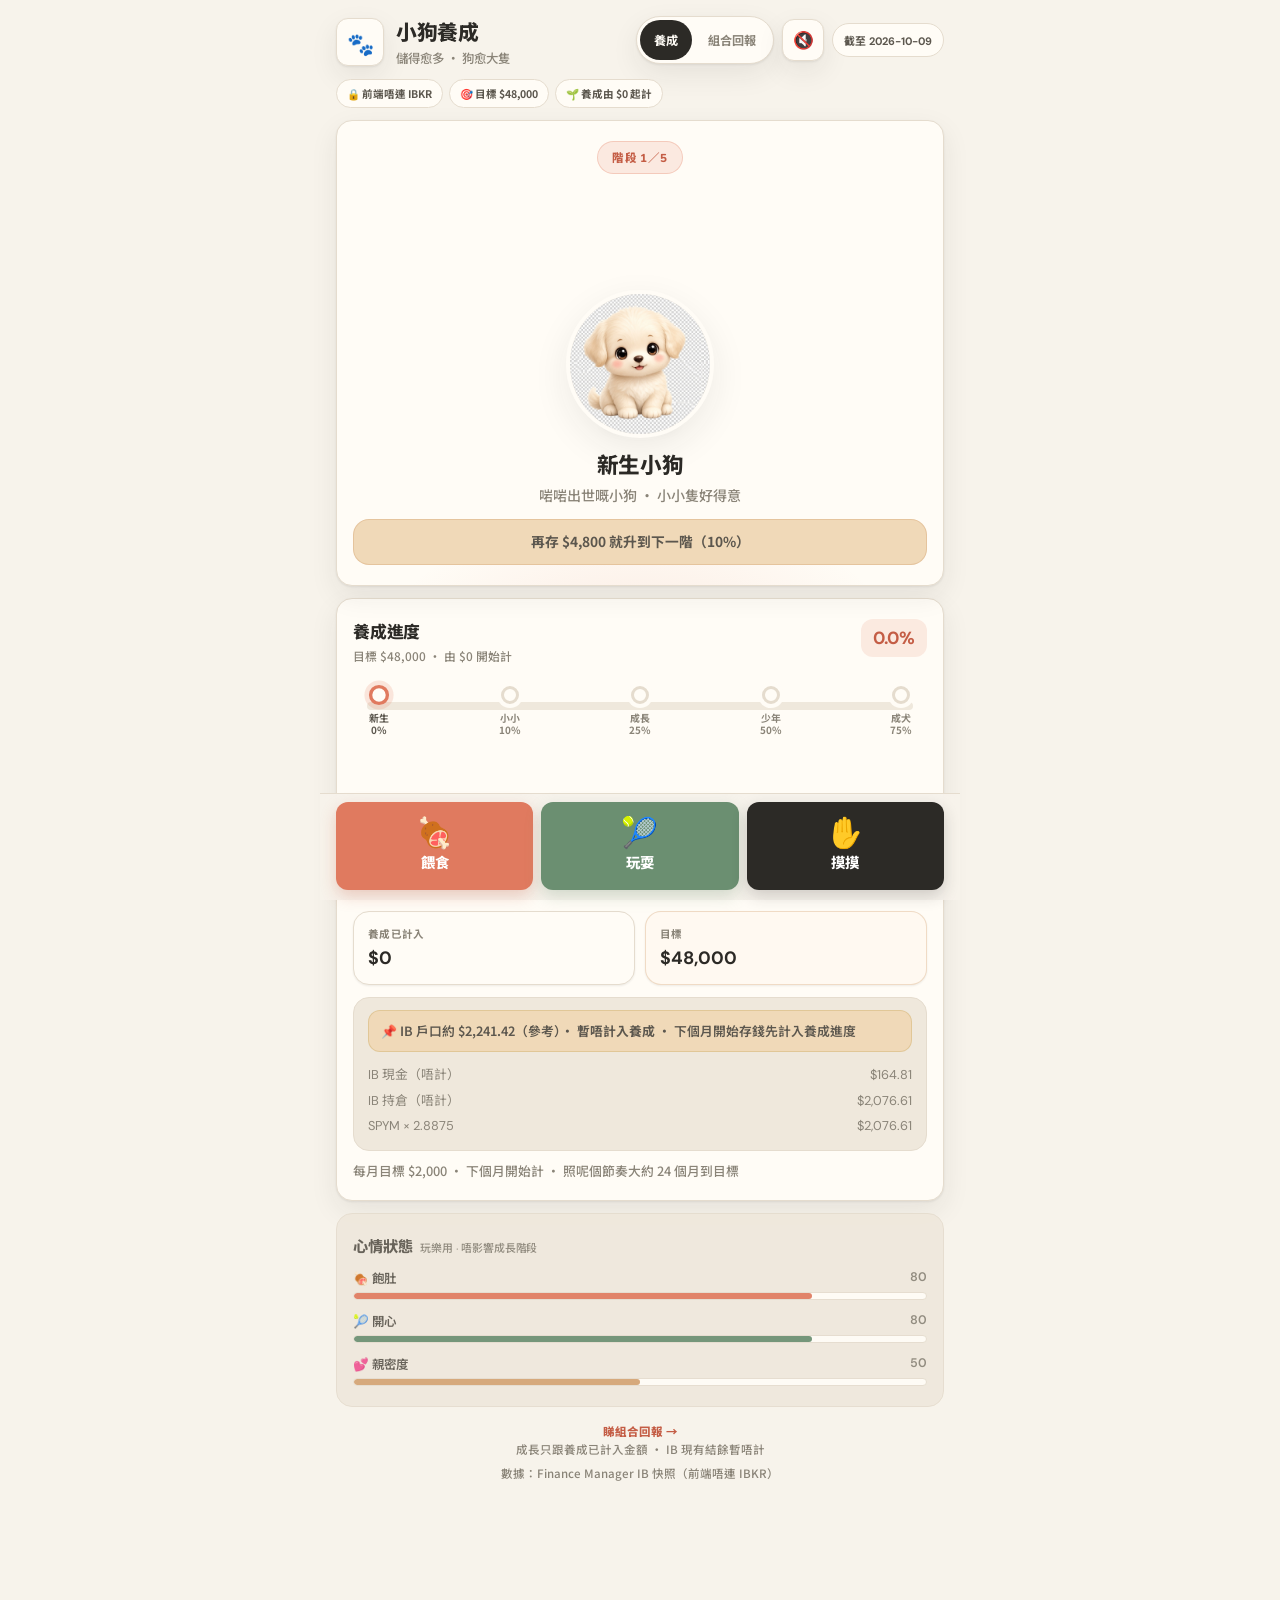
==== commit 5a22fcb6: "Align Design System v1 tokens; fix dock empty band Exact CSS variables from Puppy UI DS v1. Max-widt" ====
--- a/index.html
+++ b/index.html
@@ -3,7 +3,7 @@
 <head>
   <meta charset="UTF-8" />
   <meta name="viewport" content="width=device-width, initial-scale=1, viewport-fit=cover" />
-  <meta name="theme-color" content="#f7f1e8" />
+  <meta name="theme-color" content="#F7F3EB" />
   <meta name="description" content="小狗養成 · 儲蓄成長記" />
   <title>小狗養成 · 儲蓄成長記</title>
   <link rel="stylesheet" href="styles.css" />
--- a/styles.css
+++ b/styles.css
@@ -1,30 +1,34 @@
-/* Puppy Growth — Soft cream editorial + coral accent
-   Display: Nunito | UI/numbers: DM Sans (tabular) */
+/* Puppy Growth — Design System v1 (source of truth) */
 
 :root {
-  --cream: #f7f1e8;
-  --ivory: #fffaf3;
-  --paper: #ffffff;
-  --ink: #1c1917;
-  --ink-2: #44403c;
-  --muted: #78716c;
-  --line: rgba(28, 25, 23, 0.1);
-  --coral: #e86a4a;
-  --coral-deep: #c24e32;
-  --coral-soft: rgba(232, 106, 74, 0.14);
-  --gold: #d4a017;
-  --gold-soft: rgba(212, 160, 23, 0.16);
-  --ok: #3f8f6b;
-  --ok-soft: rgba(63, 143, 107, 0.12);
-  --warn: #9a6b2f;
-  --warn-soft: #fff4e0;
-  --shadow: 0 1px 2px rgba(28,25,23,.04), 0 12px 32px rgba(28,25,23,.07);
-  --shadow-lg: 0 8px 40px rgba(28,25,23,.1);
-  --r: 28px;
-  --r-sm: 18px;
-  --dock-h: 132px;
+  /* Exact DS tokens */
+  --bg: #F7F3EB;
+  --bg-elevated: #FFFCF6;
+  --bg-muted: #EFE8DC;
+  --ink: #2C2A26;
+  --ink-soft: #5C574E;
+  --ink-faint: #8A8478;
+  --coral: #E07A5F;
+  --coral-deep: #C45D45;
+  --gold: #D4A373;
+  --gold-soft: #F0D9B8;
+  --success: #6B8F71;
+  --warn: #C4A35A;
+  --border: #E5DCCE;
+  --shadow: rgba(44, 42, 38, 0.08);
+
+  /* Derived / layout */
+  --shadow-card: 0 1px 2px var(--shadow), 0 10px 28px var(--shadow);
+  --space: 4px;
+  --r-card: 16px;
+  --r-btn: 12px;
+  --r-pill: 999px;
+  --dock-h: 108px;
+  --max: 640px;
+  --max-portfolio: 880px;
+  --font: "Noto Sans TC", system-ui, sans-serif;
   --font-display: "Nunito", "Noto Sans TC", system-ui, sans-serif;
-  --font-ui: "DM Sans", "Noto Sans TC", system-ui, sans-serif;
+  --font-num: "DM Sans", "Noto Sans TC", system-ui, sans-serif;
   --ease: cubic-bezier(.22, 1, .36, 1);
 }
 
@@ -32,13 +36,9 @@
 html { -webkit-text-size-adjust: 100%; }
 html, body {
   min-height: 100%; min-height: 100dvh;
-  font-family: var(--font-ui);
+  font-family: var(--font);
   color: var(--ink);
-  background:
-    radial-gradient(900px 480px at 100% 0%, rgba(232,106,74,.1), transparent 55%),
-    radial-gradient(700px 420px at 0% 30%, rgba(212,160,23,.08), transparent 50%),
-    linear-gradient(180deg, var(--ivory) 0%, var(--cream) 100%);
-  background-attachment: fixed;
+  background: var(--bg);
   -webkit-font-smoothing: antialiased;
 }
 body { overflow-x: hidden; }
@@ -48,446 +48,457 @@
 }
 
 .shell {
-  width: min(430px, 100%);
+  width: min(var(--max), 100%);
   margin: 0 auto;
-  padding: 18px 16px calc(var(--dock-h) + env(safe-area-inset-bottom, 0px));
+  padding: calc(var(--space) * 4) calc(var(--space) * 4)
+    calc(var(--dock-h) + env(safe-area-inset-bottom, 0px) + 12px);
   min-height: 100dvh;
   position: relative; z-index: 1;
 }
 .shell.portfolio-shell {
-  padding-bottom: calc(36px + env(safe-area-inset-bottom, 0px));
-}
-
-/* —— Header —— */
+  width: min(var(--max-portfolio), 100%);
+  padding-bottom: calc(var(--space) * 9 + env(safe-area-inset-bottom, 0px));
+}
+
+/* Header */
 .topbar {
   display: flex; align-items: flex-start; justify-content: space-between;
-  gap: 12px; margin-bottom: 14px; flex-wrap: wrap;
-}
-.brand { display: flex; gap: 12px; align-items: center; min-width: 0; }
+  gap: calc(var(--space) * 3); margin-bottom: calc(var(--space) * 3); flex-wrap: wrap;
+}
+.brand { display: flex; gap: calc(var(--space) * 3); align-items: center; min-width: 0; }
 .brand-mark {
-  width: 48px; height: 48px; border-radius: 16px;
+  width: 48px; height: 48px; border-radius: var(--r-btn);
   display: grid; place-items: center; font-size: 22px;
-  background: var(--paper); border: 1px solid var(--line); box-shadow: var(--shadow);
+  background: var(--bg-elevated); border: 1px solid var(--border); box-shadow: var(--shadow-card);
 }
 h1 {
   font-family: var(--font-display);
-  font-size: 1.35rem; font-weight: 800; letter-spacing: -0.02em; color: var(--ink);
-}
-.tagline { font-size: 0.78rem; color: var(--muted); margin-top: 2px; font-weight: 500; }
-.top-right { display: flex; align-items: center; gap: 8px; flex-wrap: wrap; justify-content: flex-end; }
+  font-size: 1.3rem; font-weight: 800; letter-spacing: -0.02em; color: var(--ink);
+}
+.tagline { font-size: 0.78rem; color: var(--ink-faint); margin-top: 2px; font-weight: 500; }
+.top-right { display: flex; align-items: center; gap: calc(var(--space) * 2); flex-wrap: wrap; justify-content: flex-end; }
 
 .site-nav {
   display: inline-flex; padding: 3px; gap: 2px;
-  background: var(--paper); border: 1px solid var(--line);
-  border-radius: 999px; box-shadow: var(--shadow);
+  background: var(--bg-elevated); border: 1px solid var(--border);
+  border-radius: var(--r-pill); box-shadow: var(--shadow-card);
 }
 .site-nav a {
   text-decoration: none; font-size: 0.76rem; font-weight: 700;
-  color: var(--muted); padding: 10px 14px; border-radius: 999px;
+  color: var(--ink-faint); padding: 10px 14px; border-radius: var(--r-pill);
   min-height: 40px; display: inline-flex; align-items: center;
   -webkit-tap-highlight-color: transparent; transition: .2s var(--ease);
 }
-.site-nav a.active {
-  background: var(--ink); color: var(--ivory);
-}
+.site-nav a.active { background: var(--ink); color: var(--bg-elevated); }
 .icon-btn {
-  width: 42px; height: 42px; border-radius: 14px; border: 1px solid var(--line);
-  background: var(--paper); font-size: 1.05rem; cursor: pointer; box-shadow: var(--shadow);
+  width: 42px; height: 42px; border-radius: var(--r-btn); border: 1px solid var(--border);
+  background: var(--bg-elevated); font-size: 1.05rem; cursor: pointer; box-shadow: var(--shadow-card);
   -webkit-tap-highlight-color: transparent;
 }
 .chip {
-  font-size: 0.68rem; font-weight: 700; color: var(--muted);
-  background: var(--paper); border: 1px solid var(--line);
-  padding: 8px 11px; border-radius: 999px; white-space: nowrap;
-  font-variant-numeric: tabular-nums;
-}
-
-.trust-strip { display: flex; flex-wrap: wrap; gap: 6px; margin-bottom: 12px; }
+  font-size: 0.68rem; font-weight: 700; color: var(--ink-soft);
+  background: var(--bg-elevated); border: 1px solid var(--border);
+  padding: 8px 11px; border-radius: var(--r-pill); white-space: nowrap;
+  font-family: var(--font-num); font-variant-numeric: tabular-nums;
+}
+
+.trust-strip { display: flex; flex-wrap: wrap; gap: calc(var(--space) * 1.5); margin-bottom: calc(var(--space) * 3); }
 .trust-pill {
-  font-size: 0.66rem; font-weight: 700; color: var(--ink-2);
-  background: var(--paper); border: 1px solid var(--line);
-  border-radius: 999px; padding: 6px 10px;
+  font-size: 0.66rem; font-weight: 700; color: var(--ink-soft);
+  background: var(--bg-elevated); border: 1px solid var(--border);
+  border-radius: var(--r-pill); padding: 6px 10px;
 }
 
 .banner {
-  border-radius: var(--r-sm); padding: 12px 14px; margin-bottom: 12px;
+  border-radius: var(--r-card); padding: 12px 14px; margin-bottom: calc(var(--space) * 3);
   font-size: 0.84rem; line-height: 1.45; font-weight: 600;
 }
-.banner.loading { background: #eef6ff; border: 1px solid #cfe0f5; color: #2c5270; }
-.banner.error { background: #fff0ec; border: 1px solid #f0c4b6; color: var(--coral-deep); }
+.banner.loading { background: var(--bg-muted); border: 1px solid var(--border); color: var(--ink-soft); }
+.banner.error { background: #F8EBE6; border: 1px solid #E8C4B8; color: var(--coral-deep); }
 .banner[hidden] { display: none !important; }
 
-/* —— Cards —— */
 .card, .glass {
-  background: var(--paper);
-  border: 1px solid var(--line);
-  border-radius: var(--r);
-  box-shadow: var(--shadow);
-  padding: 20px 18px 22px;
-  margin-bottom: 14px;
-}
-
-/* —— Hero puppy —— */
-.hero { text-align: center; padding: 22px 16px 24px; position: relative; overflow: hidden; }
+  background: var(--bg-elevated);
+  border: 1px solid var(--border);
+  border-radius: var(--r-card);
+  box-shadow: var(--shadow-card);
+  padding: calc(var(--space) * 5) calc(var(--space) * 4) calc(var(--space) * 5);
+  margin-bottom: calc(var(--space) * 3);
+}
+
+/* Hero */
+.hero { text-align: center; padding: calc(var(--space) * 5) calc(var(--space) * 4) calc(var(--space) * 5); position: relative; overflow: hidden; }
 .hero::before {
-  content: ""; position: absolute; inset: auto 10% -40% 10%; height: 55%;
-  background: radial-gradient(ellipse, var(--coral-soft), transparent 70%);
+  content: ""; position: absolute; inset: auto 8% -35% 8%; height: 50%;
+  background: radial-gradient(ellipse, rgba(224,122,95,.12), transparent 70%);
   pointer-events: none;
 }
 .stage-pill {
   display: inline-flex; align-items: center; gap: 6px;
   font-family: var(--font-display); font-weight: 800; font-size: 0.72rem;
   letter-spacing: 0.04em; color: var(--coral-deep);
-  background: var(--coral-soft); border: 1px solid rgba(232,106,74,.25);
-  padding: 7px 14px; border-radius: 999px; position: relative; z-index: 1;
-}
-.scene { position: relative; padding: 8px 0 0; min-height: 300px; z-index: 1; }
+  background: rgba(224,122,95,.14); border: 1px solid rgba(224,122,95,.28);
+  padding: 7px 14px; border-radius: var(--r-pill); position: relative; z-index: 1;
+}
+.scene { position: relative; padding: 8px 0 0; min-height: 280px; z-index: 1; }
 .pup-frame {
-  position: relative; height: 260px;
+  position: relative; height: 248px;
   display: flex; align-items: flex-end; justify-content: center;
   margin: 8px 0 10px;
 }
 .pup-img {
-  width: min(78%, 240px); aspect-ratio: 1; height: auto; max-width: 260px;
+  width: min(78%, 236px); aspect-ratio: 1; height: auto; max-width: 256px;
   object-fit: cover; object-position: center 28%;
-  border-radius: 32px; border: 4px solid var(--ivory);
-  box-shadow: var(--shadow-lg);
-  background: #f0e6da; z-index: 2; cursor: pointer; user-select: none;
+  border-radius: 28px; border: 4px solid var(--bg-elevated);
+  box-shadow: 0 12px 36px var(--shadow);
+  background: var(--bg-muted); z-index: 2; cursor: pointer; user-select: none;
   transform-origin: 50% 90%;
   transition: width .55s var(--ease), border-radius .4s ease, opacity .35s ease;
 }
 .ground-shadow {
-  position: absolute; bottom: 8px; width: 110px; height: 18px;
-  background: rgba(28,25,23,.12); border-radius: 50%; filter: blur(6px); z-index: 1;
+  position: absolute; bottom: 8px; width: 110px; height: 16px;
+  background: rgba(44,42,38,.1); border-radius: 50%; filter: blur(6px); z-index: 1;
   transition: width .45s var(--ease);
 }
-[data-stage="0"] .pup-img { width: min(56%, 150px); border-radius: 50%; }
-[data-stage="0"] .ground-shadow { width: 72px; }
-[data-stage="1"] .pup-img { width: min(66%, 180px); border-radius: 40%; }
-[data-stage="1"] .ground-shadow { width: 90px; }
-[data-stage="2"] .pup-img { width: min(74%, 210px); }
-[data-stage="2"] .ground-shadow { width: 108px; }
-[data-stage="3"] .pup-img { width: min(82%, 235px); }
-[data-stage="3"] .ground-shadow { width: 120px; }
-[data-stage="4"] .pup-img { width: min(88%, 255px); }
-[data-stage="4"] .ground-shadow { width: 132px; }
+[data-stage="0"] .pup-img { width: min(56%, 148px); border-radius: 50%; }
+[data-stage="0"] .ground-shadow { width: 70px; }
+[data-stage="1"] .pup-img { width: min(66%, 178px); border-radius: 40%; }
+[data-stage="1"] .ground-shadow { width: 88px; }
+[data-stage="2"] .pup-img { width: min(74%, 208px); }
+[data-stage="2"] .ground-shadow { width: 104px; }
+[data-stage="3"] .pup-img { width: min(82%, 230px); }
+[data-stage="3"] .ground-shadow { width: 118px; }
+[data-stage="4"] .pup-img { width: min(88%, 250px); }
+[data-stage="4"] .ground-shadow { width: 128px; }
 
 .pup-img.idle { animation: bob 3s ease-in-out infinite; }
-@keyframes bob {
-  0%,100%{transform:translateY(0)} 50%{transform:translateY(-8px)}
-}
+@keyframes bob { 0%,100%{transform:translateY(0)} 50%{transform:translateY(-7px)} }
 .pup-img.swap-out { opacity: 0; transform: scale(.94); }
 .pup-img.swap-in { animation: swapIn .45s var(--ease) both; }
-@keyframes swapIn { from{opacity:0;transform:translateY(10px) scale(.94)} to{opacity:1;transform:none} }
+@keyframes swapIn { from{opacity:0;transform:translateY(8px) scale(.94)} to{opacity:1;transform:none} }
 .pup-img.munch { animation: munch .6s var(--ease) !important; }
 @keyframes munch {
-  0%,100%{transform:scale(1)} 30%{transform:scale(1.06) translateY(-6px)} 55%{transform:scale(.97)}
+  0%,100%{transform:scale(1)} 30%{transform:scale(1.05) translateY(-5px)} 55%{transform:scale(.97)}
 }
 .pup-img.bounce { animation: bounce .7s var(--ease) !important; }
 @keyframes bounce {
-  0%{transform:translateY(0)} 35%{transform:translateY(-36px) scale(1.05)} 100%{transform:translateY(0)}
+  0%{transform:translateY(0)} 35%{transform:translateY(-32px) scale(1.04)} 100%{transform:translateY(0)}
 }
 .pup-img.pet { animation: pet .5s ease !important; }
 @keyframes pet {
-  0%,100%{transform:rotate(0)} 25%{transform:rotate(-8deg)} 75%{transform:rotate(8deg)}
+  0%,100%{transform:rotate(0)} 25%{transform:rotate(-7deg)} 75%{transform:rotate(7deg)}
 }
 
 .fx { position: absolute; inset: 0; pointer-events: none; z-index: 5; overflow: hidden; }
 .particle {
-  position: absolute; left: 50%; top: 40%; font-size: 1.3rem;
+  position: absolute; left: 50%; top: 40%; font-size: 1.25rem;
   animation: rise .95s ease-out forwards;
 }
 @keyframes rise {
   0%{opacity:1;transform:translate(-50%,0) scale(.5)}
-  100%{opacity:0;transform:translate(calc(-50% + var(--dx,0px)),-78px) scale(1.2)}
+  100%{opacity:0;transform:translate(calc(-50% + var(--dx,0px)),-74px) scale(1.2)}
 }
 .ball {
-  position: absolute; left: 16%; top: 55%; font-size: 1.55rem;
+  position: absolute; left: 16%; top: 55%; font-size: 1.5rem;
   animation: chase .85s var(--ease) forwards;
 }
 @keyframes chase {
   0%{transform:translate(0,0);opacity:1}
-  50%{transform:translate(95px,-48px)}
-  100%{transform:translate(150px,8px);opacity:0}
+  50%{transform:translate(90px,-44px)}
+  100%{transform:translate(140px,8px);opacity:0}
 }
 .food-fly {
   position: absolute; left: 14%; bottom: 28%; z-index: 6;
-  font-size: 1.9rem; opacity: 0; pointer-events: none;
+  font-size: 1.85rem; opacity: 0; pointer-events: none;
 }
 .food-fly.run { animation: flyFood .55s ease-in forwards; }
 @keyframes flyFood {
   0%{transform:translate(0,0) scale(1);opacity:1}
-  100%{transform:translate(120px,-80px) scale(.55) rotate(35deg);opacity:0}
+  100%{transform:translate(110px,-72px) scale(.55) rotate(32deg);opacity:0}
 }
 
 .stage-title {
   font-family: var(--font-display);
-  font-size: 1.4rem; font-weight: 800; letter-spacing: -0.02em; margin-top: 6px;
-}
-.stage-desc { color: var(--muted); font-size: 0.88rem; margin-top: 4px; font-weight: 500; }
+  font-size: 1.35rem; font-weight: 800; letter-spacing: -0.02em; margin-top: 6px;
+}
+.stage-desc { color: var(--ink-faint); font-size: 0.88rem; margin-top: 4px; font-weight: 500; }
 .stage-tip {
-  margin-top: 14px; font-size: 0.88rem; font-weight: 700; line-height: 1.45;
-  color: var(--ink-2); background: var(--gold-soft);
-  border: 1px solid rgba(212,160,23,.28);
-  border-radius: 16px; padding: 12px 14px;
-}
-
-/* —— Milestone path (not thin bar) —— */
+  margin-top: 14px; font-size: 0.86rem; font-weight: 700; line-height: 1.45;
+  color: var(--ink-soft); background: var(--gold-soft);
+  border: 1px solid rgba(212,163,115,.4);
+  border-radius: var(--r-card); padding: 12px 14px;
+}
+
+/* Progress + milestone */
 .progress-card .section-head {
   display: flex; justify-content: space-between; align-items: flex-start;
-  gap: 12px; margin-bottom: 18px;
+  gap: 12px; margin-bottom: 16px;
 }
 .section-title {
   font-family: var(--font-display);
   font-size: 1.05rem; font-weight: 800; letter-spacing: -0.01em;
 }
-.section-sub { font-size: 0.74rem; color: var(--muted); margin-top: 3px; font-weight: 500; }
+.section-sub { font-size: 0.74rem; color: var(--ink-faint); margin-top: 3px; font-weight: 500; }
 .pct-badge {
-  font-family: var(--font-ui); font-variant-numeric: tabular-nums;
-  font-size: 1.15rem; font-weight: 700; color: var(--coral);
-  background: var(--coral-soft); border-radius: 12px; padding: 8px 12px;
-}
-
-.milestone {
-  position: relative; padding: 6px 4px 18px;
-}
+  font-family: var(--font-num); font-variant-numeric: tabular-nums;
+  font-size: 1.1rem; font-weight: 700; color: var(--coral-deep);
+  background: rgba(224,122,95,.14); border-radius: var(--r-btn); padding: 8px 12px;
+}
+
+.milestone { position: relative; padding: 6px 2px 16px; }
 .milestone-track {
-  position: absolute; left: 12px; right: 12px; top: 22px; height: 6px;
-  background: #ebe4da; border-radius: 999px; overflow: hidden;
+  position: absolute; left: 14px; right: 14px; top: 22px; height: 8px;
+  background: var(--bg-muted); border-radius: var(--r-pill); overflow: hidden;
 }
 .milestone-fill {
-  height: 100%; width: 0%; border-radius: 999px;
-  background: linear-gradient(90deg, var(--coral), #f08a6a);
+  height: 100%; width: 0%; border-radius: var(--r-pill);
+  background: linear-gradient(90deg, var(--coral), var(--gold));
   transition: width .9s var(--ease);
 }
 .milestone-nodes {
-  position: relative; display: flex; justify-content: space-between;
-  list-style: none;
+  position: relative; display: flex; justify-content: space-between; list-style: none;
 }
 .milestone-nodes li {
   display: flex; flex-direction: column; align-items: center; gap: 8px;
-  width: 44px; text-align: center;
+  width: 48px; text-align: center;
 }
 .milestone-nodes .dot {
   width: 18px; height: 18px; border-radius: 50%;
-  background: var(--paper); border: 3px solid #d6cfc4;
-  box-shadow: 0 0 0 4px var(--paper); transition: .35s var(--ease);
+  background: var(--bg-elevated); border: 3px solid var(--border);
+  box-shadow: 0 0 0 4px var(--bg-elevated); transition: .35s var(--ease);
 }
 .milestone-nodes .lbl {
-  font-size: 0.62rem; font-weight: 700; color: var(--muted); line-height: 1.2;
+  font-size: 0.62rem; font-weight: 700; color: var(--ink-faint); line-height: 1.2;
 }
 .milestone-nodes li.done .dot {
   background: var(--coral); border-color: var(--coral-deep);
 }
 .milestone-nodes li.current .dot {
-  background: var(--ivory); border-color: var(--coral);
-  box-shadow: 0 0 0 4px var(--coral-soft);
-  transform: scale(1.15);
+  background: var(--bg-elevated); border-color: var(--coral);
+  box-shadow: 0 0 0 4px rgba(224,122,95,.18);
+  transform: scale(1.12);
 }
 .milestone-nodes li.done .lbl,
-.milestone-nodes li.current .lbl { color: var(--ink-2); }
-
-.money-grid {
-  display: grid; grid-template-columns: 1fr 1fr; gap: 10px; margin-top: 4px;
-}
-.money-card {
-  background: var(--cream); border: 1px solid var(--line);
-  border-radius: var(--r-sm); padding: 14px;
-}
-.money-card.goal { background: #fff8ef; border-color: rgba(212,160,23,.25); }
-.money-card .lbl {
-  display: block; font-size: 0.68rem; font-weight: 700; color: var(--muted);
-  margin-bottom: 4px; letter-spacing: 0.02em;
-}
-.money-card strong, .num {
-  font-family: var(--font-ui); font-variant-numeric: tabular-nums;
-  font-size: 1.15rem; font-weight: 700; color: var(--ink);
+.milestone-nodes li.current .lbl { color: var(--ink-soft); }
+
+.money-grid, .stat-grid {
+  display: grid; grid-template-columns: 1fr 1fr; gap: calc(var(--space) * 2.5); margin-top: 4px;
+}
+.money-card, .stat {
+  background: var(--bg-elevated);
+  border: 1px solid var(--border);
+  border-radius: var(--r-card);
+  padding: 14px;
+  box-shadow: 0 1px 2px var(--shadow);
+}
+.money-card.goal, .stat.cool {
+  background: #FFF9F1;
+  border-color: rgba(212,163,115,.35);
+}
+.money-card .lbl, .stat .lbl {
+  display: block; font-size: 0.66rem; font-weight: 700; color: var(--ink-faint);
+  margin-bottom: 4px; letter-spacing: 0.03em; text-transform: uppercase;
+}
+.money-card strong, .stat strong, .num {
+  font-family: var(--font-num); font-variant-numeric: tabular-nums;
+  font-size: 1.12rem; font-weight: 700; color: var(--ink);
+}
+.stat .sub {
+  display: block; font-size: 0.72rem; color: var(--ink-faint); margin-top: 5px;
+  line-height: 1.35; font-weight: 500;
 }
 
 .breakdown {
-  margin-top: 12px; font-size: 0.8rem; color: var(--muted); line-height: 1.5;
-  background: var(--cream); border-radius: 16px; padding: 12px 14px; border: 1px solid var(--line);
+  margin-top: 12px; font-size: 0.8rem; color: var(--ink-soft); line-height: 1.5;
+  background: var(--bg-muted); border-radius: var(--r-card); padding: 12px 14px;
+  border: 1px solid var(--border);
 }
 .breakdown .pos {
   display: flex; justify-content: space-between; gap: 8px;
-  font-variant-numeric: tabular-nums; padding: 3px 0;
-}
-.breakdown .muted-row { opacity: .85; }
+  font-variant-numeric: tabular-nums; font-family: var(--font-num); padding: 3px 0;
+}
+.breakdown .muted-row { color: var(--ink-faint); }
 .exclude-note {
-  background: var(--warn-soft); color: var(--warn);
-  border: 1px solid rgba(154,107,47,.3);
-  border-radius: 12px; padding: 11px 12px; margin-bottom: 10px;
+  background: var(--gold-soft); color: var(--ink-soft);
+  border: 1px solid rgba(196,163,90,.35);
+  border-radius: var(--r-btn); padding: 11px 12px; margin-bottom: 10px;
   font-size: 0.8rem; line-height: 1.45; font-weight: 600;
 }
-.monthly { margin-top: 10px; font-size: 0.8rem; color: var(--muted); font-weight: 500; }
-
-/* meters */
-.meters .meter { margin-top: 14px; }
+.monthly { margin-top: 10px; font-size: 0.8rem; color: var(--ink-faint); font-weight: 500; }
+
+/* Mood meters — de-emphasized */
+.meters {
+  opacity: 0.92;
+  background: var(--bg-muted);
+  box-shadow: none;
+}
+.meters .section-title, .meters h3.section-title { font-size: 0.95rem; color: var(--ink-soft); }
+.meters h3 small, .meters .section-title small {
+  font-weight: 500; color: var(--ink-faint); font-size: 0.68rem; margin-left: 4px;
+}
+.meters .meter { margin-top: 12px; }
 .meter-label {
   display: flex; justify-content: space-between;
-  font-size: 0.82rem; font-weight: 700; margin-bottom: 6px;
-}
-.meter-label span:last-child { font-variant-numeric: tabular-nums; color: var(--muted); }
-.meter-track { height: 10px; border-radius: 999px; background: #ebe4da; overflow: hidden; }
-.meter-fill { height: 100%; width: 0%; border-radius: 999px; transition: width .4s var(--ease); }
+  font-size: 0.78rem; font-weight: 600; color: var(--ink-soft); margin-bottom: 5px;
+}
+.meter-label span:last-child {
+  font-family: var(--font-num); font-variant-numeric: tabular-nums; color: var(--ink-faint);
+}
+.meter-track { height: 8px; border-radius: var(--r-pill); background: var(--bg-elevated); overflow: hidden; border: 1px solid var(--border); }
+.meter-fill { height: 100%; width: 0%; border-radius: var(--r-pill); transition: width .4s var(--ease); }
 .meter-fill.hunger { background: var(--coral); }
-.meter-fill.happy { background: var(--ok); }
-.meter-fill.affection { background: #e07a9a; }
-.meters h3 small { font-weight: 500; color: var(--muted); font-size: 0.7rem; margin-left: 4px; }
-
-/* dock CTAs */
+.meter-fill.happy { background: var(--success); }
+.meter-fill.affection { background: var(--gold); }
+
+/* Dock — tight to content, no huge empty band */
 .dock {
   position: fixed; left: 50%; bottom: 0; transform: translateX(-50%);
-  width: min(430px, 100%);
-  display: grid; grid-template-columns: repeat(3, 1fr); gap: 10px;
-  padding: 12px 14px calc(14px + env(safe-area-inset-bottom, 0px));
-  background: linear-gradient(180deg, transparent, rgba(247,241,232,.92) 28%, var(--cream));
+  width: min(var(--max), 100%);
+  display: grid; grid-template-columns: repeat(3, 1fr); gap: calc(var(--space) * 2);
+  padding: 8px 16px calc(10px + env(safe-area-inset-bottom, 0px));
+  background: rgba(247, 243, 235, 0.94);
+  backdrop-filter: blur(12px);
+  -webkit-backdrop-filter: blur(12px);
+  border-top: 1px solid var(--border);
   z-index: 20;
 }
 .dock-btn {
-  appearance: none; border: 1px solid var(--line); cursor: pointer;
-  min-height: 108px; border-radius: 22px; background: var(--paper);
-  box-shadow: var(--shadow);
+  appearance: none; border: none; cursor: pointer;
+  min-height: 88px; border-radius: var(--r-btn);
+  background: var(--coral); color: #fff;
+  box-shadow: 0 6px 16px rgba(196, 93, 69, 0.28);
   display: flex; flex-direction: column; align-items: center; justify-content: center;
-  gap: 4px; font-family: var(--font-display); color: var(--ink);
+  gap: 2px; font-family: var(--font-display);
   position: relative; touch-action: manipulation;
   -webkit-tap-highlight-color: transparent;
-  transition: transform .12s var(--ease);
-}
+  transition: transform .12s var(--ease), background .15s;
+}
+.dock-btn.play { background: var(--success); box-shadow: 0 6px 16px rgba(107,143,113,.28); }
+.dock-btn.pet { background: var(--ink); box-shadow: 0 6px 16px rgba(44,42,38,.2); }
 .dock-btn:active:not(:disabled) { transform: scale(.96); }
-.dock-btn:disabled { opacity: .48; cursor: not-allowed; }
-.dock-btn.feed { border-color: rgba(232,106,74,.35); }
-.dock-btn.play { border-color: rgba(63,143,107,.3); }
-.dock-btn.pet { border-color: rgba(224,122,154,.35); }
-.dock-ico { font-size: 2.05rem; line-height: 1; }
-.dock-txt { font-size: 0.95rem; font-weight: 800; }
-.dock-cd { position: absolute; bottom: 8px; font-size: 0.68rem; color: var(--muted); font-weight: 700; font-family: var(--font-ui); }
+.dock-btn:disabled { opacity: .45; cursor: not-allowed; }
+.dock-ico { font-size: 1.85rem; line-height: 1; }
+.dock-txt { font-size: 0.9rem; font-weight: 800; }
+.dock-cd {
+  position: absolute; bottom: 6px; font-size: 0.66rem; font-weight: 700;
+  font-family: var(--font-num); color: rgba(255,255,255,.85);
+}
 
 .foot {
-  text-align: center; font-size: 0.72rem; color: var(--muted);
-  line-height: 1.55; padding: 8px 4px 12px; font-weight: 500;
+  text-align: center; font-size: 0.72rem; color: var(--ink-faint);
+  line-height: 1.55; padding: 4px 4px 8px; font-weight: 500;
 }
 .foot a { color: var(--coral-deep); font-weight: 800; text-decoration: none; }
-.foot .note { margin-top: 8px; }
+.foot .note { margin-top: 6px; }
 .foot code {
-  font-size: 0.64rem; background: var(--paper); border: 1px solid var(--line);
+  font-size: 0.64rem; background: var(--bg-elevated); border: 1px solid var(--border);
   padding: 2px 6px; border-radius: 5px; word-break: break-all;
 }
 
 .toast {
   position: fixed; left: 50%; bottom: calc(var(--dock-h) + 4px);
-  transform: translateX(-50%) translateY(14px);
-  background: var(--ink); color: var(--ivory);
-  padding: 12px 18px; border-radius: 999px;
+  transform: translateX(-50%) translateY(12px);
+  background: var(--ink); color: var(--bg-elevated);
+  padding: 12px 18px; border-radius: var(--r-pill);
   font-size: 0.86rem; font-weight: 700; z-index: 40;
   opacity: 0; transition: .25s var(--ease); pointer-events: none; max-width: 90vw; text-align: center;
 }
 .toast.show { opacity: 1; transform: translateX(-50%) translateY(0); }
 
-/* —— Portfolio denser —— */
+/* Portfolio */
 .hero-title {
   font-family: var(--font-display); font-size: 1.02rem; font-weight: 800; margin-bottom: 4px;
 }
-.hero-sub { color: var(--muted); font-size: 0.8rem; line-height: 1.45; margin-bottom: 10px; font-weight: 500; }
+.hero-sub { color: var(--ink-faint); font-size: 0.8rem; line-height: 1.45; margin-bottom: 10px; font-weight: 500; }
 .big-num {
-  font-family: var(--font-ui); font-variant-numeric: tabular-nums;
-  font-size: 2.25rem; font-weight: 700; letter-spacing: -0.03em;
+  font-family: var(--font-num); font-variant-numeric: tabular-nums;
+  font-size: 2.2rem; font-weight: 700; letter-spacing: -0.03em;
   color: var(--ink); line-height: 1.1; margin: 4px 0 14px;
 }
-.stat-grid { display: grid; grid-template-columns: 1fr 1fr; gap: 10px; }
-.stat {
-  background: var(--cream); border: 1px solid var(--line);
-  border-radius: var(--r-sm); padding: 14px;
-}
-.stat.cool { background: #f3faf6; border-color: rgba(63,143,107,.2); }
-.stat .lbl {
-  display: block; font-size: 0.66rem; font-weight: 700; color: var(--muted);
-  margin-bottom: 4px; letter-spacing: 0.03em; text-transform: uppercase;
-}
-.stat strong {
-  font-family: var(--font-ui); font-variant-numeric: tabular-nums;
-  font-size: 1.12rem; font-weight: 700;
-}
-.stat .sub { display: block; font-size: 0.72rem; color: var(--muted); margin-top: 5px; line-height: 1.35; font-weight: 500; }
-
+
+/* Fee callout — warn/gold, never buried */
 .fee-banner {
-  margin: 12px 0;
-  background: #fff7f4;
-  border: 1.5px solid rgba(232, 106, 74, 0.45);
-  border-left: 4px solid var(--coral);
-  border-radius: 16px; padding: 14px 16px;
+  margin: 14px 0;
+  background: var(--gold-soft);
+  border: 1.5px solid rgba(196, 163, 90, 0.55);
+  border-left: 5px solid var(--warn);
+  border-radius: var(--r-card);
+  padding: 16px;
 }
 .fee-banner .fee-label {
   display: block; font-size: 0.68rem; font-weight: 800;
-  color: var(--coral-deep); letter-spacing: 0.04em; text-transform: uppercase;
+  color: var(--warn); letter-spacing: 0.04em; text-transform: uppercase;
   margin-bottom: 4px;
 }
 .fee-banner .fee-amt {
-  font-family: var(--font-ui); font-variant-numeric: tabular-nums;
-  font-size: 1.45rem; font-weight: 700; color: var(--coral-deep);
+  font-family: var(--font-num); font-variant-numeric: tabular-nums;
+  font-size: 1.45rem; font-weight: 700; color: var(--ink);
 }
 .fee-banner .fee-formula {
   display: block; margin-top: 6px; font-size: 0.74rem;
-  color: var(--warn); line-height: 1.4; font-weight: 600;
+  color: var(--ink-soft); line-height: 1.4; font-weight: 600;
 }
 
 .holdings-wrap {
-  margin-top: 12px; overflow-x: auto; border-radius: 16px;
-  border: 1px solid var(--line); background: var(--ivory);
+  margin-top: 12px; overflow-x: auto; border-radius: var(--r-card);
+  border: 1px solid var(--border); background: var(--bg-elevated);
 }
 .table { width: 100%; border-collapse: collapse; font-size: 0.86rem; }
-.table th, .table td { padding: 13px 14px; border-bottom: 1px solid var(--line); text-align: left; }
+.table th, .table td { padding: 12px 14px; border-bottom: 1px solid var(--border); text-align: left; }
 .table th {
-  font-size: 0.66rem; font-weight: 800; color: var(--muted);
-  letter-spacing: 0.04em; text-transform: uppercase; background: var(--cream);
-}
-.table tbody tr:nth-child(even) { background: rgba(247,241,232,.55); }
+  font-size: 0.66rem; font-weight: 800; color: var(--ink-faint);
+  letter-spacing: 0.04em; text-transform: uppercase; background: var(--bg-muted);
+}
+.table tbody tr:nth-child(even) { background: var(--bg-muted); }
+.table tbody tr:nth-child(odd) { background: var(--bg-elevated); }
 .table td.num, .table th.num {
-  text-align: right; font-variant-numeric: tabular-nums; font-family: var(--font-ui);
+  text-align: right; font-variant-numeric: tabular-nums; font-family: var(--font-num);
 }
 .table tr.total td {
   font-weight: 800; border-bottom: none;
-  background: var(--coral-soft); padding-top: 14px; padding-bottom: 14px;
+  background: rgba(224,122,95,.12); padding-top: 14px; padding-bottom: 14px;
 }
 .warn {
-  background: var(--warn-soft); color: var(--warn);
-  border: 1px solid rgba(154,107,47,.3);
-  border-radius: 14px; padding: 13px 14px; font-size: 0.82rem; line-height: 1.5;
+  background: var(--gold-soft); color: var(--ink-soft);
+  border: 1px solid rgba(196,163,90,.4);
+  border-radius: var(--r-card); padding: 13px 14px; font-size: 0.82rem; line-height: 1.5;
   margin-top: 12px; font-weight: 600;
 }
 .ok-note {
-  background: var(--ok-soft); color: #2a6b4e;
-  border: 1px solid rgba(63,143,107,.28);
-  border-radius: 14px; padding: 13px 14px; font-size: 0.82rem; line-height: 1.5;
+  background: rgba(107,143,113,.12); color: #3d5c44;
+  border: 1px solid rgba(107,143,113,.3);
+  border-radius: var(--r-card); padding: 13px 14px; font-size: 0.82rem; line-height: 1.5;
   margin-top: 10px; font-weight: 600;
 }
 .skeleton {
   height: 12px; border-radius: 8px; margin: 10px 0;
-  background: linear-gradient(90deg, #ebe4da, #fffaf3, #ebe4da);
+  background: linear-gradient(90deg, var(--bg-muted), var(--bg-elevated), var(--bg-muted));
   background-size: 200% 100%; animation: shimmer 1.2s ease infinite;
 }
 @keyframes shimmer { 0%{background-position:100% 0} 100%{background-position:-100% 0} }
-.loading { color: var(--muted); font-size: 0.88rem; font-weight: 600; }
-
-/* legacy thin bar still used on portfolio goal */
+.loading { color: var(--ink-faint); font-size: 0.88rem; font-weight: 600; }
+
 .bar-track {
-  position: relative; height: 10px; border-radius: 999px;
-  background: #ebe4da; overflow: hidden; margin-bottom: 14px;
+  position: relative; height: 10px; border-radius: var(--r-pill);
+  background: var(--bg-muted); overflow: hidden; margin-bottom: 14px;
 }
 .bar-fill {
-  height: 100%; width: 0%; border-radius: 999px;
-  background: var(--coral); transition: width .85s var(--ease);
+  height: 100%; width: 0%; border-radius: var(--r-pill);
+  background: linear-gradient(90deg, var(--coral), var(--gold));
+  transition: width .85s var(--ease);
 }
 .prog-head { display: flex; justify-content: space-between; align-items: center; gap: 12px; margin-bottom: 12px; }
-.prog-sub { font-size: 0.74rem; color: var(--muted); }
+.prog-sub { font-size: 0.74rem; color: var(--ink-faint); }
 .pct {
-  font-variant-numeric: tabular-nums; font-weight: 700; font-size: 1.2rem; color: var(--coral);
+  font-family: var(--font-num); font-variant-numeric: tabular-nums;
+  font-weight: 700; font-size: 1.2rem; color: var(--coral-deep);
 }
 
 @media (max-width: 390px) {
-  h1 { font-size: 1.2rem; }
-  .pup-frame { height: 230px; }
-  .scene { min-height: 270px; }
-  .dock-btn { min-height: 100px; }
-  .big-num { font-size: 1.9rem; }
-}
+  h1 { font-size: 1.15rem; }
+  .pup-frame { height: 220px; }
+  .scene { min-height: 250px; }
+  .dock-btn { min-height: 80px; }
+  --dock-h: 100px;
+  .big-num { font-size: 1.85rem; }
+}
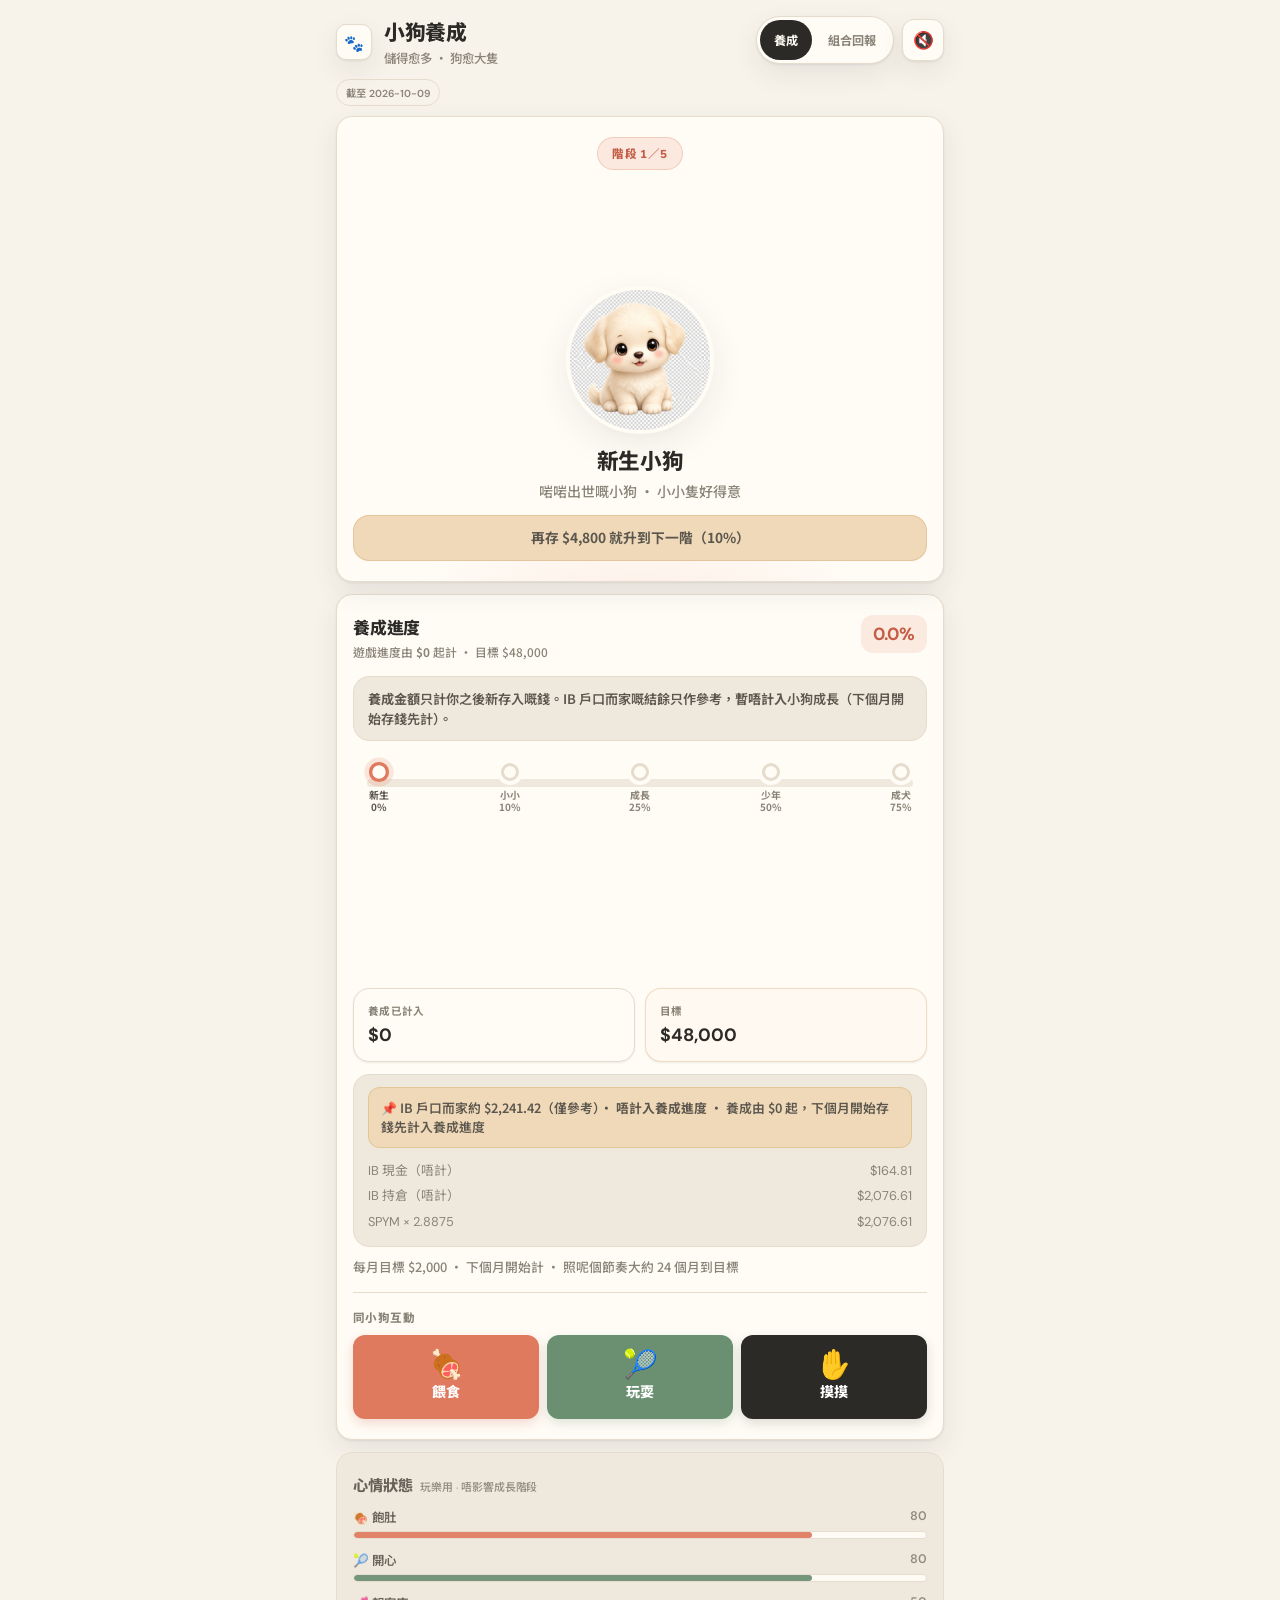
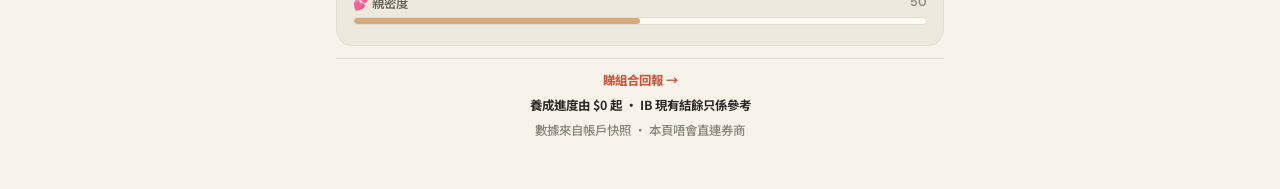
==== commit de1f0708: "Critiquito fixes: integrate actions, clarify $0 vs IB, plain fees Move feed/play/pet into progress c" ====
--- a/index.html
+++ b/index.html
@@ -9,10 +9,10 @@
   <link rel="stylesheet" href="styles.css" />
   <link rel="preconnect" href="https://fonts.googleapis.com" />
   <link rel="preconnect" href="https://fonts.gstatic.com" crossorigin />
-  <link href="https://fonts.googleapis.com/css2?family=DM+Sans:ital,opsz,wght@0,9..40,400;0,9..40,500;0,9..40,700;1,9..40,400&family=Noto+Sans+TC:wght@400;500;700;900&family=Nunito:wght@600;700;800&display=swap" rel="stylesheet" />
+  <link href="https://fonts.googleapis.com/css2?family=DM+Sans:ital,opsz,wght@0,9..40,400;0,9..40,500;0,9..40,700&family=Noto+Sans+TC:wght@400;500;700;900&family=Nunito:wght@600;700;800&display=swap" rel="stylesheet" />
 </head>
 <body>
-  <main class="shell">
+  <main class="shell home-shell">
     <header class="topbar">
       <div class="brand">
         <div class="brand-mark" aria-hidden="true">🐾</div>
@@ -27,14 +27,11 @@
           <a href="portfolio.html">組合回報</a>
         </nav>
         <button type="button" class="icon-btn" id="btnMute" aria-label="靜音" title="音效（預設靜音）">🔇</button>
-        <div class="chip" id="asOfLabel">載入中…</div>
       </div>
     </header>
 
-    <div class="trust-strip">
-      <span class="trust-pill">🔒 前端唔連 IBKR</span>
-      <span class="trust-pill">🎯 目標 $48,000</span>
-      <span class="trust-pill">🌱 養成由 $0 起計</span>
+    <div class="meta-row">
+      <span class="chip chip-quiet" id="asOfLabel">載入中…</span>
     </div>
 
     <div class="banner loading" id="statusBanner">正在載入儲蓄快照…</div>
@@ -45,7 +42,7 @@
         <div class="fx" id="fxLayer" aria-hidden="true"></div>
         <div class="food-fly" id="foodFly" hidden aria-hidden="true">🍖</div>
         <div class="pup-frame">
-          <img class="pup-img idle" id="puppyImg" src="assets/stages/stage-0.jpg" alt="新生小狗" width="260" height="260" draggable="false" />
+          <img class="pup-img idle" id="puppyImg" src="assets/stages/stage-0.jpg" alt="新生小狗" width="240" height="240" draggable="false" />
           <div class="ground-shadow"></div>
         </div>
         <h2 class="stage-title" id="stageName">新生小狗</h2>
@@ -58,10 +55,14 @@
       <div class="section-head">
         <div>
           <h3 class="section-title">養成進度</h3>
-          <p class="section-sub">目標 $48,000 · 由 $0 開始計</p>
+          <p class="section-sub">遊戲進度由 <strong>$0</strong> 起計 · 目標 $48,000</p>
         </div>
         <div class="pct-badge" id="progressPct">0%</div>
       </div>
+
+      <p class="story-note" id="growthStory">
+        <strong>養成金額</strong>只計你之後新存入嘅錢。IB 戶口而家嘅結餘只作參考，<strong>暫唔計入</strong>小狗成長（下個月開始存錢先計）。
+      </p>
 
       <div class="milestone" aria-label="成長里程碑">
         <div class="milestone-track">
@@ -75,7 +76,6 @@
           <li data-at="75"><span class="dot"></span><span class="lbl">成犬<br>75%</span></li>
         </ol>
       </div>
-      <!-- keep ids for app.js ring/barTrack compatibility (hidden) -->
       <div id="barTrack" role="progressbar" aria-valuemin="0" aria-valuemax="100" aria-valuenow="0" hidden></div>
       <svg hidden aria-hidden="true"><circle id="ringFg" /></svg>
 
@@ -94,6 +94,27 @@
         <div class="skeleton" style="width:70%"></div>
       </div>
       <p class="monthly" id="monthlyTip"></p>
+
+      <div class="action-block">
+        <p class="action-label">同小狗互動</p>
+        <nav class="action-row" aria-label="互動">
+          <button type="button" class="dock-btn feed" id="btnFeed">
+            <span class="dock-ico">🍖</span>
+            <span class="dock-txt">餵食</span>
+            <span class="dock-cd" id="feedCd" hidden></span>
+          </button>
+          <button type="button" class="dock-btn play" id="btnPlay">
+            <span class="dock-ico">🎾</span>
+            <span class="dock-txt">玩耍</span>
+            <span class="dock-cd" id="playCd" hidden></span>
+          </button>
+          <button type="button" class="dock-btn pet" id="btnPet">
+            <span class="dock-ico">✋</span>
+            <span class="dock-txt">摸摸</span>
+            <span class="dock-cd" id="petCd" hidden></span>
+          </button>
+        </nav>
+      </div>
     </section>
 
     <section class="card meters">
@@ -112,28 +133,10 @@
       </div>
     </section>
 
-    <nav class="dock" aria-label="互動">
-      <button type="button" class="dock-btn feed" id="btnFeed">
-        <span class="dock-ico">🍖</span>
-        <span class="dock-txt">餵食</span>
-        <span class="dock-cd" id="feedCd" hidden></span>
-      </button>
-      <button type="button" class="dock-btn play" id="btnPlay">
-        <span class="dock-ico">🎾</span>
-        <span class="dock-txt">玩耍</span>
-        <span class="dock-cd" id="playCd" hidden></span>
-      </button>
-      <button type="button" class="dock-btn pet" id="btnPet">
-        <span class="dock-ico">✋</span>
-        <span class="dock-txt">摸摸</span>
-        <span class="dock-cd" id="petCd" hidden></span>
-      </button>
-    </nav>
-
     <footer class="foot">
       <p><a href="portfolio.html">睇組合回報 →</a></p>
-      <p>成長只跟養成已計入金額 · IB 現有結餘暫唔計</p>
-      <p class="note">數據：Finance Manager IB 快照（前端唔連 IBKR）</p>
+      <p class="foot-main">養成進度由 $0 起 · IB 現有結餘只係參考</p>
+      <p class="note">數據來自帳戶快照 · 本頁唔會直連券商</p>
     </footer>
   </main>
 
--- a/styles.css
+++ b/styles.css
@@ -23,7 +23,7 @@
   --r-card: 16px;
   --r-btn: 12px;
   --r-pill: 999px;
-  --dock-h: 108px;
+  --dock-h: 0px;
   --max: 640px;
   --max-portfolio: 880px;
   --font: "Noto Sans TC", system-ui, sans-serif;
@@ -51,9 +51,12 @@
   width: min(var(--max), 100%);
   margin: 0 auto;
   padding: calc(var(--space) * 4) calc(var(--space) * 4)
-    calc(var(--dock-h) + env(safe-area-inset-bottom, 0px) + 12px);
+    calc(var(--space) * 8 + env(safe-area-inset-bottom, 0px));
   min-height: 100dvh;
   position: relative; z-index: 1;
+}
+.shell.home-shell {
+  padding-bottom: calc(var(--space) * 8 + env(safe-area-inset-bottom, 0px));
 }
 .shell.portfolio-shell {
   width: min(var(--max-portfolio), 100%);
@@ -67,8 +70,8 @@
 }
 .brand { display: flex; gap: calc(var(--space) * 3); align-items: center; min-width: 0; }
 .brand-mark {
-  width: 48px; height: 48px; border-radius: var(--r-btn);
-  display: grid; place-items: center; font-size: 22px;
+  width: 36px; height: 36px; border-radius: 10px;
+  display: grid; place-items: center; font-size: 16px;
   background: var(--bg-elevated); border: 1px solid var(--border); box-shadow: var(--shadow-card);
 }
 h1 {
@@ -331,6 +334,7 @@
   opacity: 0.92;
   background: var(--bg-muted);
   box-shadow: none;
+  margin-bottom: calc(var(--space) * 3);
 }
 .meters .section-title, .meters h3.section-title { font-size: 0.95rem; color: var(--ink-soft); }
 .meters h3 small, .meters .section-title small {
@@ -350,53 +354,81 @@
 .meter-fill.happy { background: var(--success); }
 .meter-fill.affection { background: var(--gold); }
 
-/* Dock — tight to content, no huge empty band */
-.dock {
-  position: fixed; left: 50%; bottom: 0; transform: translateX(-50%);
-  width: min(var(--max), 100%);
+/* Actions integrated in progress card */
+.action-block {
+  margin-top: calc(var(--space) * 4);
+  padding-top: calc(var(--space) * 4);
+  border-top: 1px solid var(--border);
+}
+.action-label {
+  font-size: 0.72rem; font-weight: 800; color: var(--ink-faint);
+  letter-spacing: 0.04em; text-transform: uppercase; margin-bottom: 10px;
+}
+.action-row {
   display: grid; grid-template-columns: repeat(3, 1fr); gap: calc(var(--space) * 2);
-  padding: 8px 16px calc(10px + env(safe-area-inset-bottom, 0px));
-  background: rgba(247, 243, 235, 0.94);
-  backdrop-filter: blur(12px);
-  -webkit-backdrop-filter: blur(12px);
-  border-top: 1px solid var(--border);
-  z-index: 20;
 }
 .dock-btn {
   appearance: none; border: none; cursor: pointer;
-  min-height: 88px; border-radius: var(--r-btn);
+  min-height: 84px; border-radius: var(--r-btn);
   background: var(--coral); color: #fff;
-  box-shadow: 0 6px 16px rgba(196, 93, 69, 0.28);
+  box-shadow: 0 4px 12px rgba(196, 93, 69, 0.22);
   display: flex; flex-direction: column; align-items: center; justify-content: center;
   gap: 2px; font-family: var(--font-display);
   position: relative; touch-action: manipulation;
   -webkit-tap-highlight-color: transparent;
   transition: transform .12s var(--ease), background .15s;
 }
-.dock-btn.play { background: var(--success); box-shadow: 0 6px 16px rgba(107,143,113,.28); }
-.dock-btn.pet { background: var(--ink); box-shadow: 0 6px 16px rgba(44,42,38,.2); }
+.dock-btn.play { background: var(--success); box-shadow: 0 4px 12px rgba(107,143,113,.22); }
+.dock-btn.pet { background: var(--ink); box-shadow: 0 4px 12px rgba(44,42,38,.16); }
 .dock-btn:active:not(:disabled) { transform: scale(.96); }
 .dock-btn:disabled { opacity: .45; cursor: not-allowed; }
-.dock-ico { font-size: 1.85rem; line-height: 1; }
-.dock-txt { font-size: 0.9rem; font-weight: 800; }
+.dock-ico { font-size: 1.75rem; line-height: 1; }
+.dock-txt { font-size: 0.88rem; font-weight: 800; }
 .dock-cd {
   position: absolute; bottom: 6px; font-size: 0.66rem; font-weight: 700;
   font-family: var(--font-num); color: rgba(255,255,255,.85);
 }
+.story-note {
+  font-size: 0.82rem; line-height: 1.5; font-weight: 600;
+  color: var(--ink-soft); background: var(--bg-muted);
+  border: 1px solid var(--border); border-radius: var(--r-card);
+  padding: 12px 14px; margin-bottom: 16px;
+}
+.meta-row {
+  display: flex; flex-wrap: wrap; gap: 6px; margin-bottom: 10px;
+}
+.meta-row-demoted { opacity: 0.85; margin-bottom: 12px; }
+.chip-quiet {
+  font-size: 0.64rem; font-weight: 600; color: var(--ink-faint);
+  background: transparent; border-color: var(--border); box-shadow: none;
+  padding: 5px 9px;
+}
+.section-gap { margin-bottom: calc(var(--space) * 4); }
+.stat.accent {
+  background: var(--bg-elevated);
+  border-color: rgba(212,163,115,.4);
+}
+.stat.cool { /* legacy alias — cream/gold only, never blue */
+  background: var(--bg-elevated);
+  border-color: rgba(212,163,115,.35);
+}
+
 
 .foot {
-  text-align: center; font-size: 0.72rem; color: var(--ink-faint);
-  line-height: 1.55; padding: 4px 4px 8px; font-weight: 500;
+  text-align: center; font-size: 0.78rem; color: var(--ink-soft);
+  line-height: 1.55; padding: 12px 4px 16px; font-weight: 600;
+  border-top: 1px solid var(--border); margin-top: 4px;
 }
 .foot a { color: var(--coral-deep); font-weight: 800; text-decoration: none; }
-.foot .note { margin-top: 6px; }
+.foot .foot-main { color: var(--ink); font-weight: 700; margin-top: 6px; }
+.foot .note { margin-top: 6px; color: var(--ink-faint); font-weight: 500; }
 .foot code {
   font-size: 0.64rem; background: var(--bg-elevated); border: 1px solid var(--border);
   padding: 2px 6px; border-radius: 5px; word-break: break-all;
 }
 
 .toast {
-  position: fixed; left: 50%; bottom: calc(var(--dock-h) + 4px);
+  position: fixed; left: 50%; bottom: calc(24px + env(safe-area-inset-bottom, 0px));
   transform: translateX(-50%) translateY(12px);
   background: var(--ink); color: var(--bg-elevated);
   padding: 12px 18px; border-radius: var(--r-pill);
@@ -498,7 +530,6 @@
   h1 { font-size: 1.15rem; }
   .pup-frame { height: 220px; }
   .scene { min-height: 250px; }
-  .dock-btn { min-height: 80px; }
-  --dock-h: 100px;
+  .dock-btn { min-height: 76px; }
   .big-num { font-size: 1.85rem; }
 }
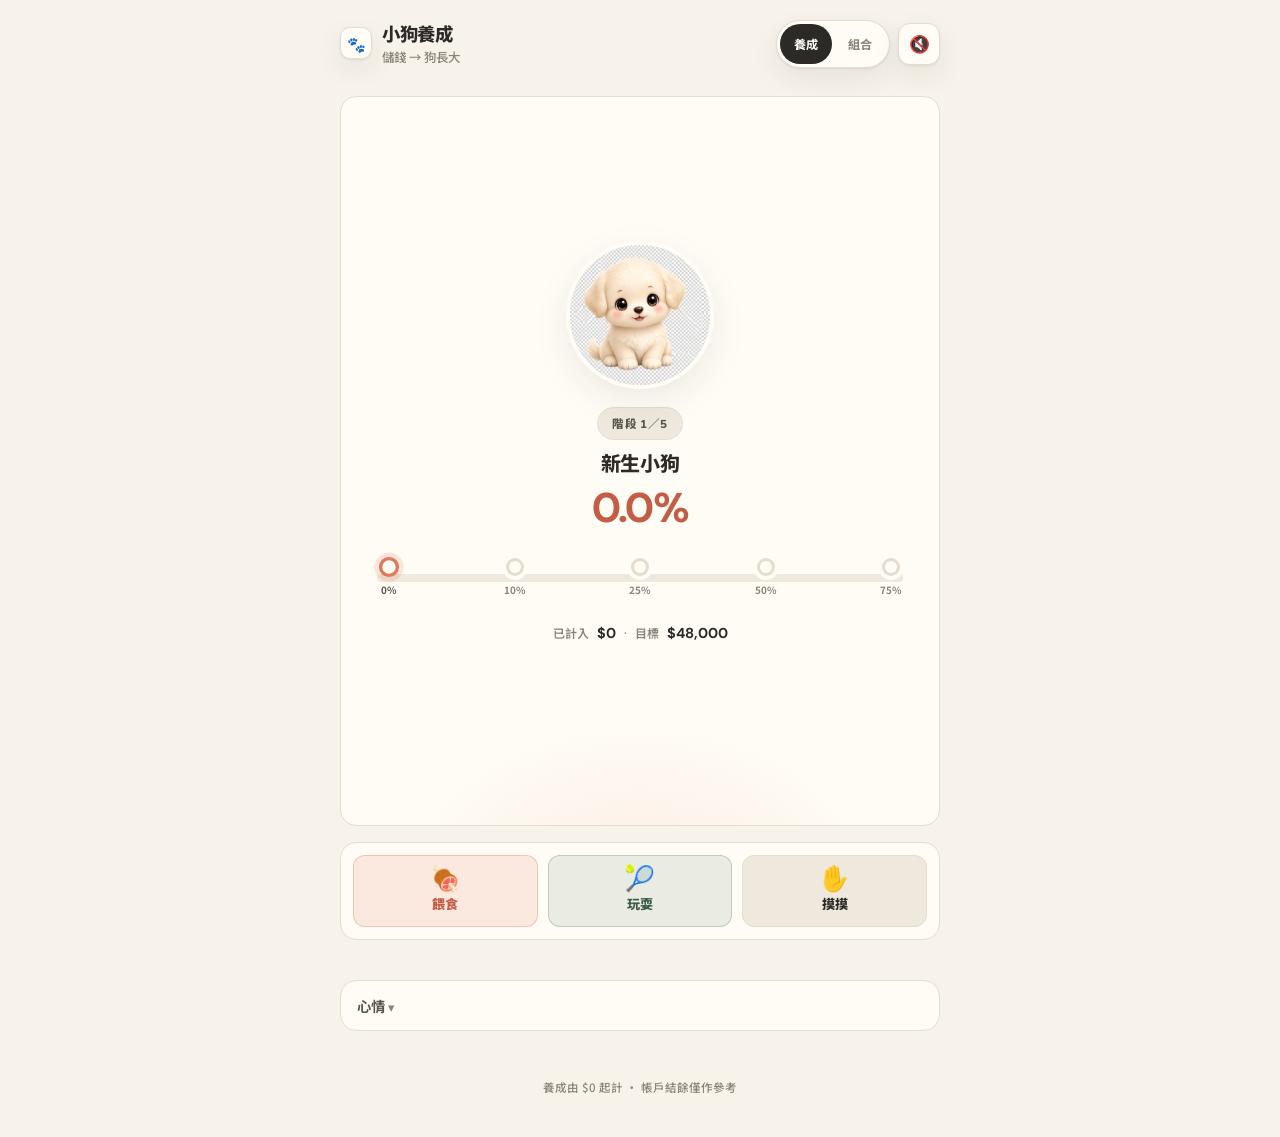
==== commit 902d39cc: "Calm DS v1.1: hero-only story, quiet mood, cream dock Consumer-calm home: puppy + stage + big % + mi" ====
--- a/index.html
+++ b/index.html
@@ -4,40 +4,36 @@
   <meta charset="UTF-8" />
   <meta name="viewport" content="width=device-width, initial-scale=1, viewport-fit=cover" />
   <meta name="theme-color" content="#F7F3EB" />
-  <meta name="description" content="小狗養成 · 儲蓄成長記" />
-  <title>小狗養成 · 儲蓄成長記</title>
+  <meta name="description" content="小狗養成 · 儲錢就大隻" />
+  <title>小狗養成</title>
   <link rel="stylesheet" href="styles.css" />
   <link rel="preconnect" href="https://fonts.googleapis.com" />
   <link rel="preconnect" href="https://fonts.gstatic.com" crossorigin />
-  <link href="https://fonts.googleapis.com/css2?family=DM+Sans:ital,opsz,wght@0,9..40,400;0,9..40,500;0,9..40,700&family=Noto+Sans+TC:wght@400;500;700;900&family=Nunito:wght@600;700;800&display=swap" rel="stylesheet" />
+  <link href="https://fonts.googleapis.com/css2?family=DM+Sans:opsz,wght@9..40,400;9..40,500;9..40,700&family=Noto+Sans+TC:wght@400;500;700;900&family=Nunito:wght@700;800&display=swap" rel="stylesheet" />
 </head>
 <body>
   <main class="shell home-shell">
     <header class="topbar">
-      <div class="brand">
-        <div class="brand-mark" aria-hidden="true">🐾</div>
-        <div>
-          <h1>小狗養成</h1>
-          <p class="tagline">儲得愈多 · 狗愈大隻</p>
-        </div>
-      </div>
+      <a class="brand brand-link" href="index.html">
+        <span class="brand-mark" aria-hidden="true">🐾</span>
+        <span class="brand-text">
+          <span class="brand-title">小狗養成</span>
+          <span class="tagline">儲錢 → 狗長大</span>
+        </span>
+      </a>
       <div class="top-right">
-        <nav class="site-nav" aria-label="主要導覽">
+        <nav class="site-nav" aria-label="導覽">
           <a href="index.html" class="active">養成</a>
-          <a href="portfolio.html">組合回報</a>
+          <a href="portfolio.html">組合</a>
         </nav>
-        <button type="button" class="icon-btn" id="btnMute" aria-label="靜音" title="音效（預設靜音）">🔇</button>
+        <button type="button" class="icon-btn" id="btnMute" aria-label="靜音">🔇</button>
       </div>
     </header>
 
-    <div class="meta-row">
-      <span class="chip chip-quiet" id="asOfLabel">載入中…</span>
-    </div>
+    <div id="statusBanner" class="banner" hidden></div>
 
-    <div class="banner loading" id="statusBanner">正在載入儲蓄快照…</div>
-
+    <!-- Hero: puppy + stage + % + milestones only -->
     <section class="card hero">
-      <div class="stage-pill" id="stageBadge">階段 1／5</div>
       <div class="scene" id="puppyStage" data-stage="0">
         <div class="fx" id="fxLayer" aria-hidden="true"></div>
         <div class="food-fly" id="foodFly" hidden aria-hidden="true">🍖</div>
@@ -45,98 +41,80 @@
           <img class="pup-img idle" id="puppyImg" src="assets/stages/stage-0.jpg" alt="新生小狗" width="240" height="240" draggable="false" />
           <div class="ground-shadow"></div>
         </div>
-        <h2 class="stage-title" id="stageName">新生小狗</h2>
-        <p class="stage-desc" id="stageDesc">啱啱出世嘅小狗 · 小小隻好得意</p>
-        <p class="stage-tip" id="stageTip">載入進度中…</p>
+        <p class="stage-pill" id="stageBadge">階段 1／5</p>
+        <h1 class="stage-title" id="stageName">新生小狗</h1>
+        <p class="hero-pct" id="progressPct">0%</p>
+        <p class="stage-tip" id="stageTip" hidden></p>
+        <p class="stage-desc" id="stageDesc" hidden></p>
       </div>
-    </section>
-
-    <section class="card progress-card">
-      <div class="section-head">
-        <div>
-          <h3 class="section-title">養成進度</h3>
-          <p class="section-sub">遊戲進度由 <strong>$0</strong> 起計 · 目標 $48,000</p>
-        </div>
-        <div class="pct-badge" id="progressPct">0%</div>
-      </div>
-
-      <p class="story-note" id="growthStory">
-        <strong>養成金額</strong>只計你之後新存入嘅錢。IB 戶口而家嘅結餘只作參考，<strong>暫唔計入</strong>小狗成長（下個月開始存錢先計）。
-      </p>
 
       <div class="milestone" aria-label="成長里程碑">
         <div class="milestone-track">
           <div class="milestone-fill" id="barFill"></div>
         </div>
         <ol class="milestone-nodes" id="milestoneNodes">
-          <li data-at="0" class="current"><span class="dot"></span><span class="lbl">新生<br>0%</span></li>
-          <li data-at="10"><span class="dot"></span><span class="lbl">小小<br>10%</span></li>
-          <li data-at="25"><span class="dot"></span><span class="lbl">成長<br>25%</span></li>
-          <li data-at="50"><span class="dot"></span><span class="lbl">少年<br>50%</span></li>
-          <li data-at="75"><span class="dot"></span><span class="lbl">成犬<br>75%</span></li>
+          <li data-at="0" class="current"><span class="dot"></span><span class="lbl">0%</span></li>
+          <li data-at="10"><span class="dot"></span><span class="lbl">10%</span></li>
+          <li data-at="25"><span class="dot"></span><span class="lbl">25%</span></li>
+          <li data-at="50"><span class="dot"></span><span class="lbl">50%</span></li>
+          <li data-at="75"><span class="dot"></span><span class="lbl">75%</span></li>
         </ol>
       </div>
-      <div id="barTrack" role="progressbar" aria-valuemin="0" aria-valuemax="100" aria-valuenow="0" hidden></div>
-      <svg hidden aria-hidden="true"><circle id="ringFg" /></svg>
 
-      <div class="money-grid">
-        <div class="money-card">
-          <span class="lbl">養成已計入</span>
-          <strong id="totalHkd">$0</strong>
+      <div class="hero-money">
+        <span><span class="lbl">已計入</span> <strong id="totalHkd">$0</strong></span>
+        <span class="sep">·</span>
+        <span><span class="lbl">目標</span> <strong id="goalHkd">$48,000</strong></span>
+      </div>
+
+      <!-- hidden compat for app.js -->
+      <div id="barTrack" hidden role="progressbar" aria-valuemin="0" aria-valuemax="100" aria-valuenow="0"></div>
+      <svg hidden aria-hidden="true"><circle id="ringFg"></circle></svg>
+      <div id="breakdown" hidden></div>
+      <p id="monthlyTip" hidden></p>
+      <span id="asOfLabel" hidden></span>
+    </section>
+
+    <!-- Compact cream dock under hero -->
+    <nav class="cream-dock" aria-label="互動">
+      <button type="button" class="dock-btn feed" id="btnFeed">
+        <span class="dock-ico">🍖</span><span class="dock-txt">餵食</span>
+        <span class="dock-cd" id="feedCd" hidden></span>
+      </button>
+      <button type="button" class="dock-btn play" id="btnPlay">
+        <span class="dock-ico">🎾</span><span class="dock-txt">玩耍</span>
+        <span class="dock-cd" id="playCd" hidden></span>
+      </button>
+      <button type="button" class="dock-btn pet" id="btnPet">
+        <span class="dock-ico">✋</span><span class="dock-txt">摸摸</span>
+        <span class="dock-cd" id="petCd" hidden></span>
+      </button>
+    </nav>
+
+    <!-- Mood behind one disclosure -->
+    <details class="mood-disclosure">
+      <summary>心情</summary>
+      <div class="mood-row">
+        <div class="mood-item">
+          <span>飽肚</span>
+          <div class="meter-track"><div class="meter-fill hunger" id="hungerFill"></div></div>
+          <span class="mood-val" id="hungerVal">80</span>
         </div>
-        <div class="money-card goal">
-          <span class="lbl">目標</span>
-          <strong id="goalHkd">$48,000</strong>
+        <div class="mood-item">
+          <span>開心</span>
+          <div class="meter-track"><div class="meter-fill happy" id="happyFill"></div></div>
+          <span class="mood-val" id="happyVal">80</span>
+        </div>
+        <div class="mood-item">
+          <span>親密</span>
+          <div class="meter-track"><div class="meter-fill affection" id="affectionFill"></div></div>
+          <span class="mood-val" id="affectionVal">50</span>
         </div>
       </div>
-      <div class="breakdown" id="breakdown">
-        <div class="skeleton"></div>
-        <div class="skeleton" style="width:70%"></div>
-      </div>
-      <p class="monthly" id="monthlyTip"></p>
-
-      <div class="action-block">
-        <p class="action-label">同小狗互動</p>
-        <nav class="action-row" aria-label="互動">
-          <button type="button" class="dock-btn feed" id="btnFeed">
-            <span class="dock-ico">🍖</span>
-            <span class="dock-txt">餵食</span>
-            <span class="dock-cd" id="feedCd" hidden></span>
-          </button>
-          <button type="button" class="dock-btn play" id="btnPlay">
-            <span class="dock-ico">🎾</span>
-            <span class="dock-txt">玩耍</span>
-            <span class="dock-cd" id="playCd" hidden></span>
-          </button>
-          <button type="button" class="dock-btn pet" id="btnPet">
-            <span class="dock-ico">✋</span>
-            <span class="dock-txt">摸摸</span>
-            <span class="dock-cd" id="petCd" hidden></span>
-          </button>
-        </nav>
-      </div>
-    </section>
-
-    <section class="card meters">
-      <h3 class="section-title">心情狀態 <small>玩樂用 · 唔影響成長階段</small></h3>
-      <div class="meter">
-        <div class="meter-label"><span>🍖 飽肚</span><span id="hungerVal">80</span></div>
-        <div class="meter-track"><div class="meter-fill hunger" id="hungerFill"></div></div>
-      </div>
-      <div class="meter">
-        <div class="meter-label"><span>🎾 開心</span><span id="happyVal">80</span></div>
-        <div class="meter-track"><div class="meter-fill happy" id="happyFill"></div></div>
-      </div>
-      <div class="meter">
-        <div class="meter-label"><span>💕 親密度</span><span id="affectionVal">50</span></div>
-        <div class="meter-track"><div class="meter-fill affection" id="affectionFill"></div></div>
-      </div>
-    </section>
+    </details>
 
     <footer class="foot">
-      <p><a href="portfolio.html">睇組合回報 →</a></p>
-      <p class="foot-main">養成進度由 $0 起 · IB 現有結餘只係參考</p>
-      <p class="note">數據來自帳戶快照 · 本頁唔會直連券商</p>
+      <p class="note">養成由 $0 起計 · 帳戶結餘僅作參考</p>
     </footer>
   </main>
 
--- a/styles.css
+++ b/styles.css
@@ -533,3 +533,141 @@
   .dock-btn { min-height: 76px; }
   .big-num { font-size: 1.85rem; }
 }
+
+/* ===== DS v1.1 calm overrides ===== */
+.shell, .shell.home-shell, .shell.portfolio-shell {
+  padding: 20px 20px calc(40px + env(safe-area-inset-bottom, 0px));
+}
+.card, .glass {
+  margin-bottom: 40px;
+  padding: 28px 22px;
+  box-shadow: none;
+}
+.topbar { margin-bottom: 28px; }
+.brand-link { text-decoration: none; color: inherit; display: flex; align-items: center; gap: 10px; }
+.brand-text { display: flex; flex-direction: column; }
+.brand-title {
+  font-family: var(--font-display); font-weight: 800; font-size: 1.15rem;
+  letter-spacing: -0.02em; color: var(--ink);
+}
+.tagline { font-size: 0.78rem; color: var(--ink-faint); font-weight: 500; margin-top: 1px; }
+.brand-mark { width: 32px; height: 32px; font-size: 15px; border-radius: 10px; }
+
+.hero { text-align: center; margin-bottom: 16px; }
+.hero .scene { min-height: 0; padding-bottom: 0; }
+.hero-pct {
+  font-family: var(--font-num); font-variant-numeric: tabular-nums;
+  font-size: 2.6rem; font-weight: 700; color: var(--coral-deep);
+  letter-spacing: -0.04em; line-height: 1.1; margin: 8px 0 20px;
+}
+.stage-pill {
+  margin: 8px auto 4px; display: inline-flex;
+  background: var(--bg-muted); color: var(--ink-soft);
+  border: 1px solid var(--border); box-shadow: none;
+}
+.stage-title { font-size: 1.25rem; margin-top: 4px; }
+.hero-money {
+  margin-top: 20px; font-size: 0.9rem; color: var(--ink-soft);
+  display: flex; justify-content: center; align-items: center; gap: 8px; flex-wrap: wrap;
+  font-family: var(--font-num); font-variant-numeric: tabular-nums;
+}
+.hero-money .lbl { color: var(--ink-faint); font-size: 0.75rem; margin-right: 4px; font-weight: 600; }
+.hero-money strong { color: var(--ink); font-weight: 700; }
+.hero-money .sep { color: var(--ink-faint); }
+
+.milestone { margin-top: 8px; padding-bottom: 8px; }
+
+/* Cream dock under hero — not fixed, not on progress card */
+.cream-dock {
+  display: grid; grid-template-columns: repeat(3, 1fr); gap: 10px;
+  background: var(--bg-elevated);
+  border: 1px solid var(--border);
+  border-radius: var(--r-card);
+  padding: 12px;
+  margin: 0 0 40px;
+}
+.cream-dock .dock-btn {
+  min-height: 72px;
+  background: var(--bg-muted);
+  color: var(--ink);
+  box-shadow: none;
+  border: 1px solid var(--border);
+}
+.cream-dock .dock-btn.feed { background: rgba(224,122,95,.14); border-color: rgba(224,122,95,.35); color: var(--coral-deep); }
+.cream-dock .dock-btn.play { background: rgba(107,143,113,.14); border-color: rgba(107,143,113,.35); color: #3d5c44; }
+.cream-dock .dock-btn.pet { background: var(--bg-muted); color: var(--ink); }
+.cream-dock .dock-cd { color: var(--ink-faint); }
+.cream-dock .dock-ico { font-size: 1.55rem; }
+.cream-dock .dock-txt { font-size: 0.82rem; }
+
+/* Mood disclosure */
+.mood-disclosure {
+  margin: 0 0 40px;
+  background: var(--bg-elevated);
+  border: 1px solid var(--border);
+  border-radius: var(--r-card);
+  padding: 0 16px;
+}
+.mood-disclosure > summary {
+  list-style: none; cursor: pointer; font-weight: 700; font-size: 0.9rem;
+  color: var(--ink-soft); padding: 14px 0;
+  -webkit-tap-highlight-color: transparent;
+}
+.mood-disclosure > summary::-webkit-details-marker { display: none; }
+.mood-disclosure > summary::after { content: " ▾"; color: var(--ink-faint); font-size: 0.8rem; }
+.mood-disclosure[open] > summary::after { content: " ▴"; }
+.mood-row { display: grid; gap: 12px; padding-bottom: 16px; }
+.mood-item {
+  display: grid; grid-template-columns: 40px 1fr 28px; gap: 8px; align-items: center;
+  font-size: 0.78rem; font-weight: 600; color: var(--ink-faint);
+}
+.mood-val {
+  font-family: var(--font-num); font-variant-numeric: tabular-nums;
+  text-align: right; color: var(--ink-soft);
+}
+.mood-item .meter-track { height: 6px; }
+
+/* Portfolio calm */
+.hero-portfolio { text-align: left; }
+.hero-kicker {
+  font-size: 0.78rem; font-weight: 700; color: var(--ink-faint);
+  letter-spacing: 0.04em; text-transform: uppercase; margin-bottom: 6px;
+}
+.hero-portfolio .big-num { margin: 0 0 12px; }
+.quiet-split {
+  font-size: 0.88rem; color: var(--ink-soft);
+  display: flex; flex-wrap: wrap; gap: 8px; align-items: center;
+  font-family: var(--font-num); font-variant-numeric: tabular-nums;
+}
+.quiet-split .sep { color: var(--ink-faint); }
+.quiet-split strong { color: var(--ink); font-weight: 700; }
+.fee-quiet {
+  margin-top: 14px; font-size: 0.8rem; color: var(--ink-faint); font-weight: 500;
+  font-family: var(--font-num); font-variant-numeric: tabular-nums;
+}
+.fee-quiet strong { color: var(--ink-soft); font-weight: 700; }
+
+.section-title { margin-bottom: 12px; }
+.prog-head { margin-bottom: 8px; }
+.prog-sub { margin-bottom: 10px; min-height: 0; }
+
+.foot {
+  border-top: none; padding: 8px 0 0; margin-top: 0;
+  text-align: center;
+}
+.foot .note {
+  font-size: 0.72rem; color: var(--ink-faint); font-weight: 500; margin: 0;
+}
+.banner { margin-bottom: 20px; }
+.banner[hidden] { display: none !important; }
+
+.stat.accent, .stat.cool, .money-card.goal {
+  background: var(--bg-elevated);
+  border-color: var(--border);
+}
+
+@media (max-width: 390px) {
+  .hero-pct { font-size: 2.2rem; }
+  .cream-dock .dock-btn { min-height: 64px; }
+  .card, .glass { margin-bottom: 32px; padding: 22px 18px; }
+}
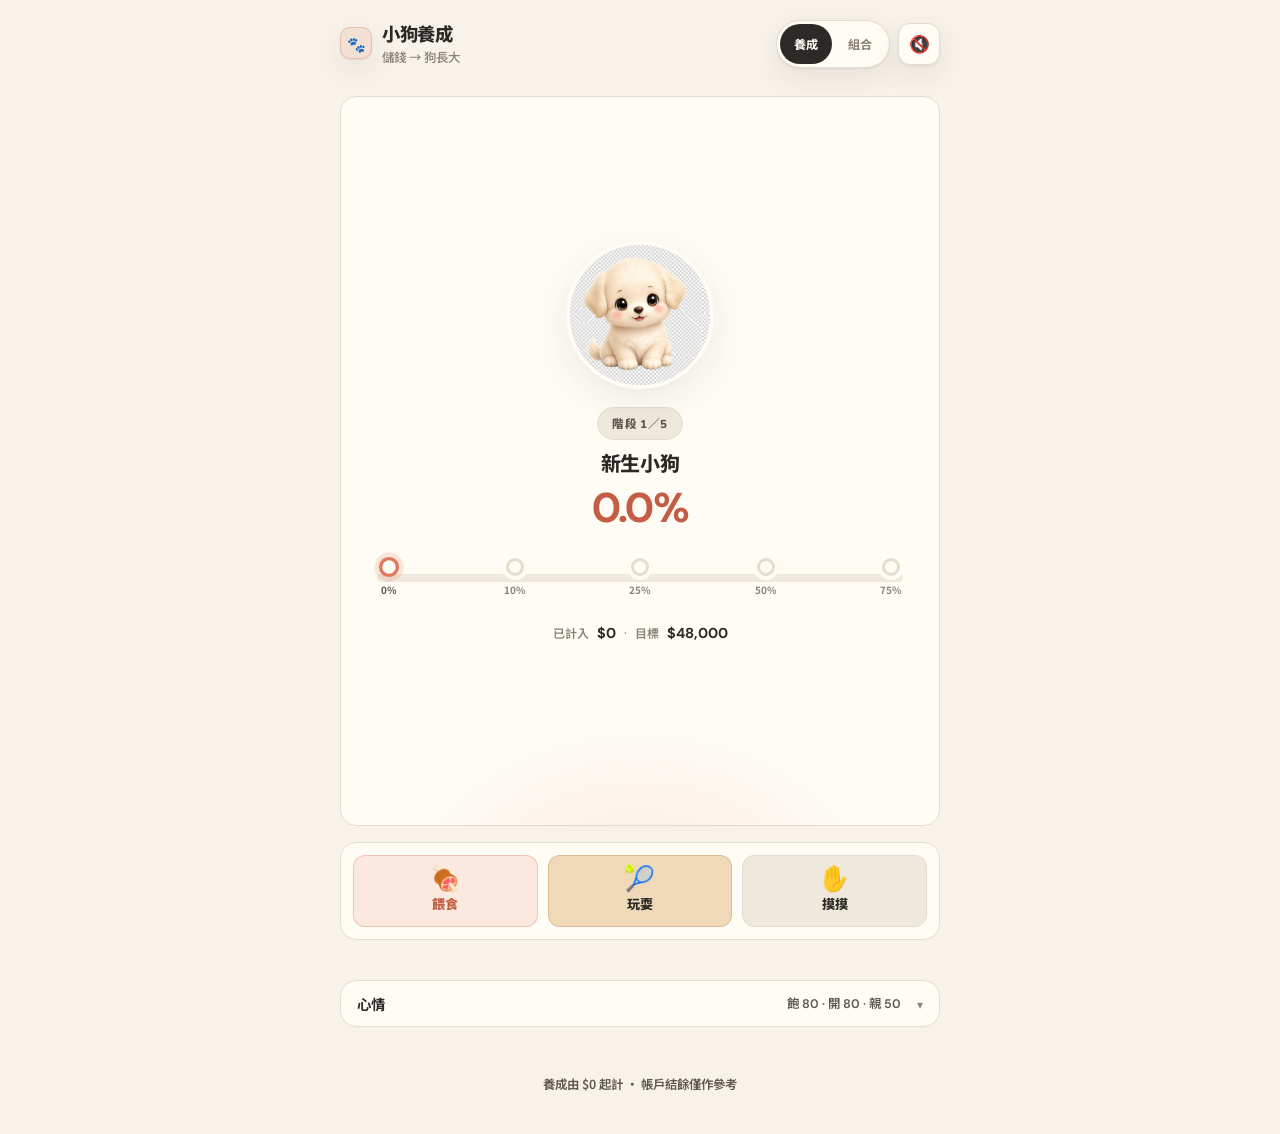
==== commit 6b287056: "Critiquito leftovers: mood summary, gold play, footer contrast Closed 心情 shows 飽/開/親 one-liner; Play" ====
--- a/index.html
+++ b/index.html
@@ -93,7 +93,10 @@
 
     <!-- Mood behind one disclosure -->
     <details class="mood-disclosure">
-      <summary>心情</summary>
+      <summary>
+        <span class="mood-sum-label">心情</span>
+        <span class="mood-sum-vals" id="moodSummary">飽 80 · 開 80 · 親 50</span>
+      </summary>
       <div class="mood-row">
         <div class="mood-item">
           <span>飽肚</span>
--- a/styles.css
+++ b/styles.css
@@ -671,3 +671,57 @@
   .cream-dock .dock-btn { min-height: 64px; }
   .card, .glass { margin-bottom: 32px; padding: 22px 18px; }
 }
+
+/* Critiquito leftover fixes */
+.cream-dock .dock-btn.play {
+  background: var(--gold-soft);
+  border-color: rgba(212, 163, 115, 0.55);
+  color: var(--ink);
+}
+.cream-dock .dock-btn.play:active:not(:disabled) {
+  background: #E8C9A0;
+}
+
+.foot .note {
+  color: var(--ink-soft); /* #5C574E on #F7F3EB ≈ ≥4.5:1 */
+  font-weight: 600;
+  font-size: 0.78rem;
+}
+
+.brand-mark {
+  background: rgba(224, 122, 95, 0.16);
+  border-color: rgba(224, 122, 95, 0.35);
+  color: var(--coral-deep);
+}
+
+.portfolio-shell .brand-mark {
+  background: var(--gold-soft);
+  border-color: rgba(212, 163, 115, 0.5);
+  color: var(--ink);
+}
+
+.mood-disclosure > summary {
+  display: flex;
+  align-items: center;
+  justify-content: space-between;
+  gap: 12px;
+  padding: 12px 0;
+}
+.mood-sum-label { color: var(--ink); font-weight: 700; }
+.mood-sum-vals {
+  flex: 1;
+  text-align: right;
+  font-family: var(--font-num);
+  font-variant-numeric: tabular-nums;
+  font-size: 0.78rem;
+  font-weight: 600;
+  color: var(--ink-soft);
+}
+.mood-disclosure[open] .mood-sum-vals { display: none; }
+.mood-disclosure > summary::after {
+  content: "▾";
+  color: var(--ink-faint);
+  font-size: 0.75rem;
+  margin-left: 4px;
+}
+.mood-disclosure[open] > summary::after { content: "▴"; }
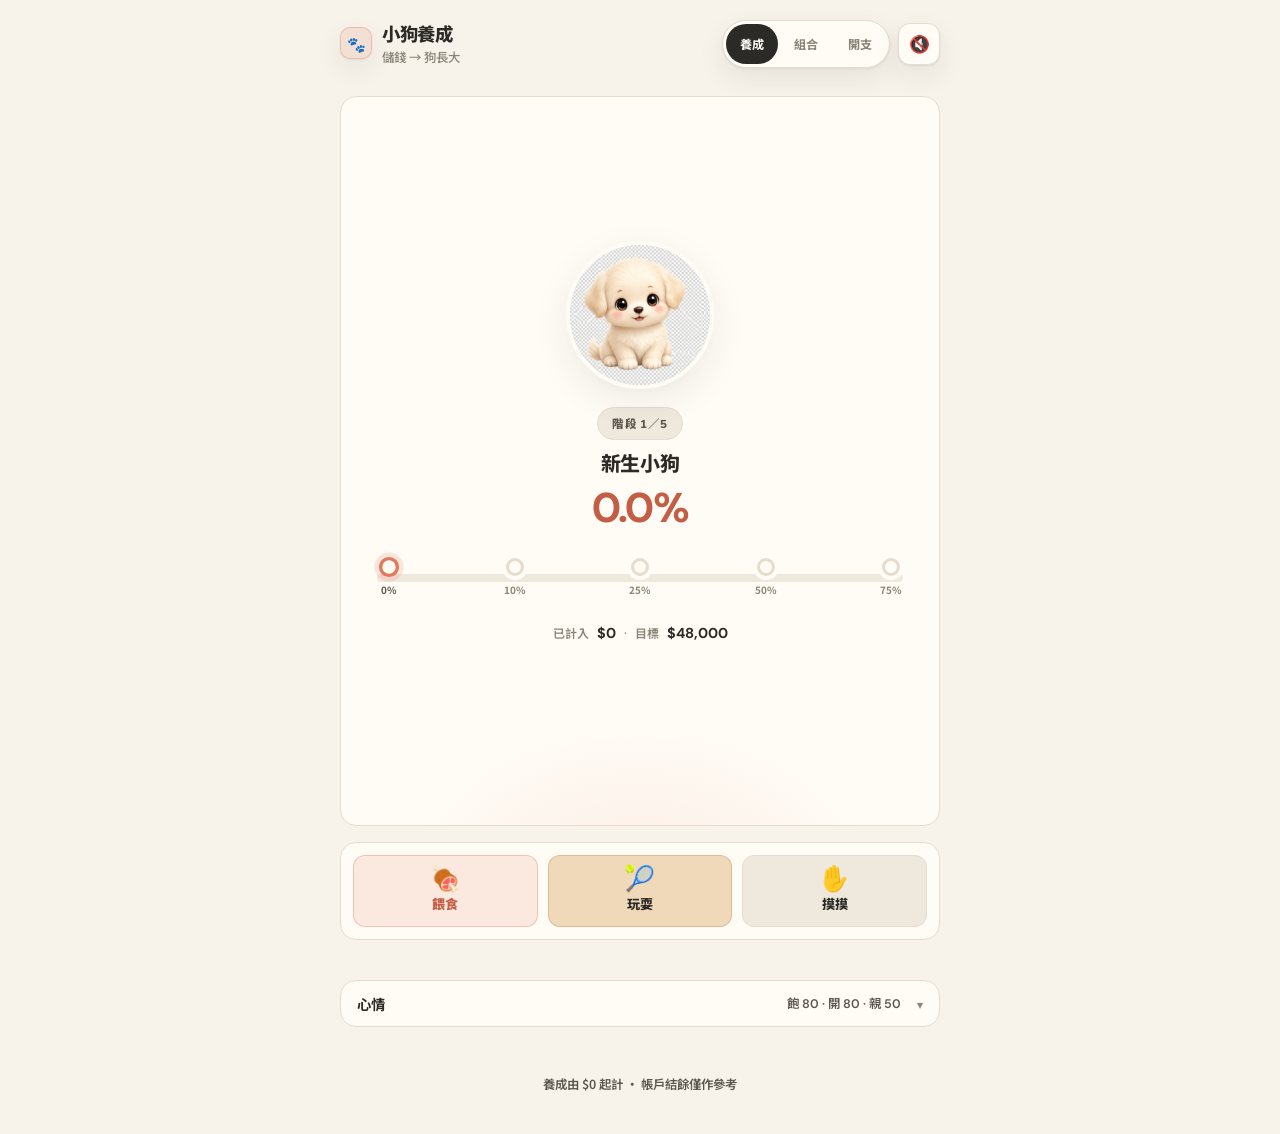
==== commit 17b6bc03: "Add calm expenses page from secret-free receipts JSON New expenses.html with total/count, channel/ca" ====
--- a/index.html
+++ b/index.html
@@ -22,10 +22,11 @@
         </span>
       </a>
       <div class="top-right">
-        <nav class="site-nav" aria-label="導覽">
-          <a href="index.html" class="active">養成</a>
-          <a href="portfolio.html">組合</a>
-        </nav>
+              <nav class="site-nav" aria-label="導覽">
+        <a href="index.html" class="active">養成</a>
+        <a href="portfolio.html">組合</a>
+        <a href="expenses.html">開支</a>
+      </nav>
         <button type="button" class="icon-btn" id="btnMute" aria-label="靜音">🔇</button>
       </div>
     </header>
--- a/styles.css
+++ b/styles.css
@@ -725,3 +725,22 @@
   margin-left: 4px;
 }
 .mood-disclosure[open] > summary::after { content: "▴"; }
+
+/* Expenses page */
+.exp-bars { display: grid; gap: 14px; }
+.exp-bar-meta {
+  display: flex; justify-content: space-between; align-items: baseline;
+  font-size: 0.86rem; color: var(--ink-soft); margin-bottom: 6px; font-weight: 600;
+}
+.exp-bar-meta strong {
+  font-family: var(--font-num); font-variant-numeric: tabular-nums;
+  color: var(--ink); font-weight: 700;
+}
+.exp-bar-track {
+  height: 8px; border-radius: var(--r-pill); background: var(--bg-muted); overflow: hidden;
+}
+.exp-bar-fill {
+  height: 100%; border-radius: var(--r-pill);
+  background: linear-gradient(90deg, var(--coral), var(--gold));
+  min-width: 0;
+}
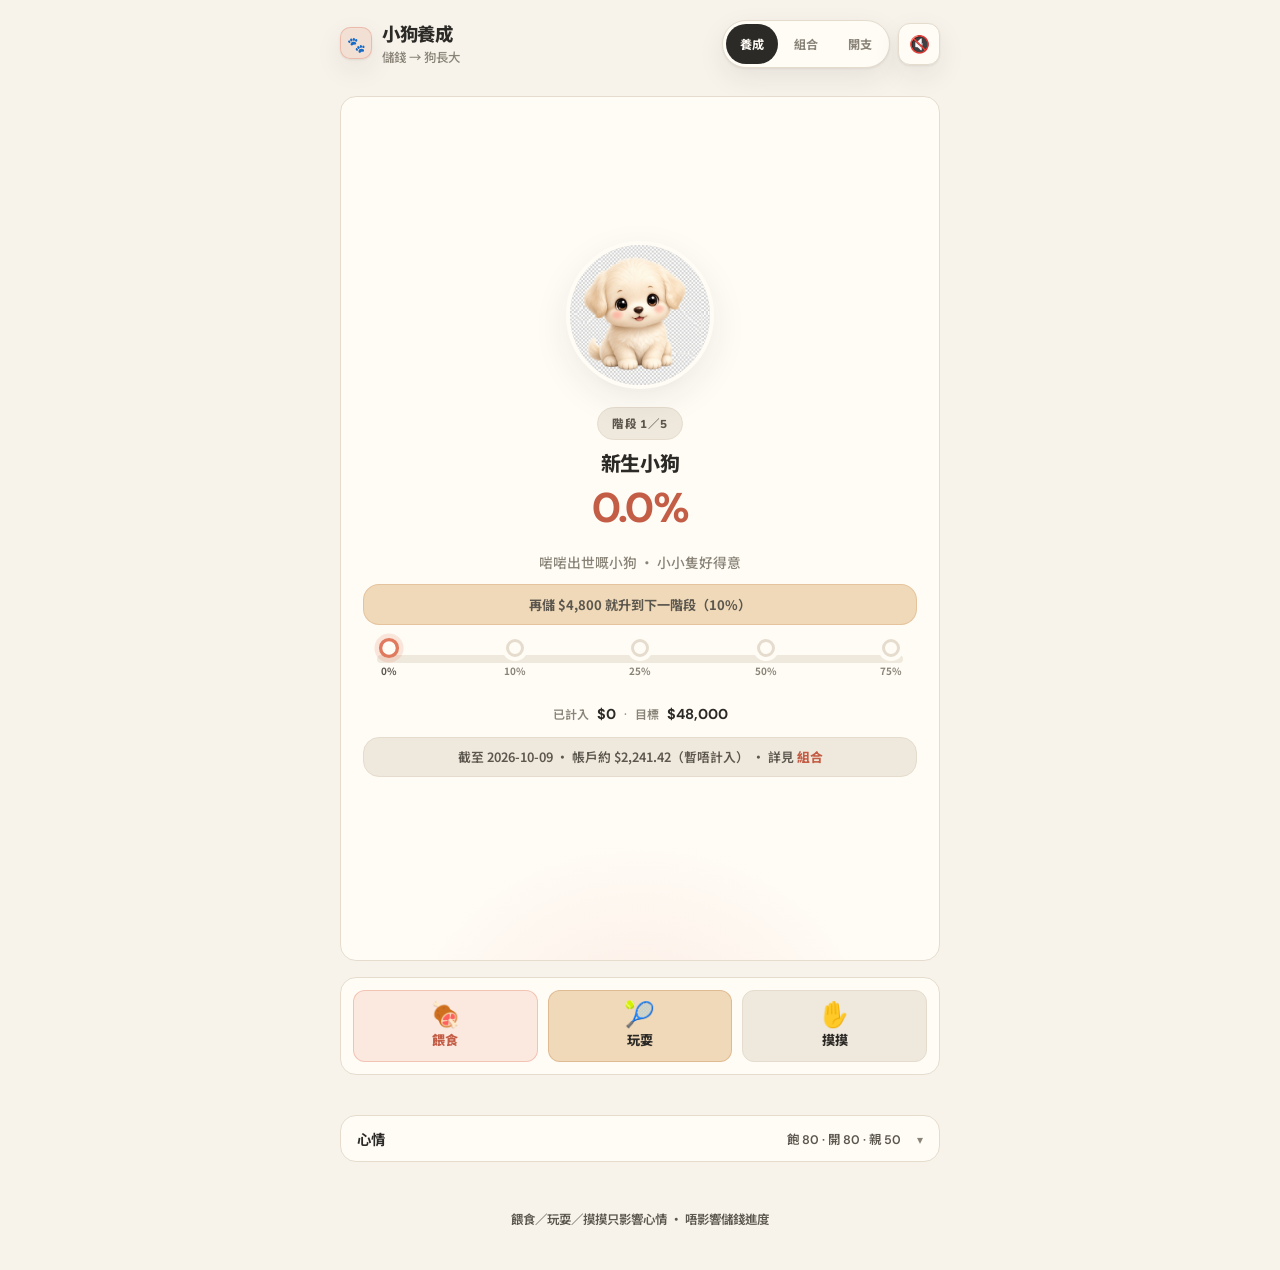
==== commit 5ac7ebaf: "Weekly polish: clarify $0 growth story, portfolio freshness, expenses list Restore visible stage cop" ====
--- a/index.html
+++ b/index.html
@@ -45,8 +45,8 @@
         <p class="stage-pill" id="stageBadge">階段 1／5</p>
         <h1 class="stage-title" id="stageName">新生小狗</h1>
         <p class="hero-pct" id="progressPct">0%</p>
+        <p class="stage-desc" id="stageDesc">啱啱出世嘅小狗 · 小小隻好得意</p>
         <p class="stage-tip" id="stageTip" hidden></p>
-        <p class="stage-desc" id="stageDesc" hidden></p>
       </div>
 
       <div class="milestone" aria-label="成長里程碑">
@@ -67,6 +67,10 @@
         <span class="sep">·</span>
         <span><span class="lbl">目標</span> <strong id="goalHkd">$48,000</strong></span>
       </div>
+
+      <p class="growth-note" id="growthNote">
+        養成由 $0 起計 · 帳戶結餘見 <a href="portfolio.html">組合</a>
+      </p>
 
       <!-- hidden compat for app.js -->
       <div id="barTrack" hidden role="progressbar" aria-valuemin="0" aria-valuemax="100" aria-valuenow="0"></div>
@@ -118,7 +122,7 @@
     </details>
 
     <footer class="foot">
-      <p class="note">養成由 $0 起計 · 帳戶結餘僅作參考</p>
+      <p class="note">餵食／玩耍／摸摸只影響心情 · 唔影響儲錢進度</p>
     </footer>
   </main>
 
--- a/styles.css
+++ b/styles.css
@@ -744,3 +744,148 @@
   background: linear-gradient(90deg, var(--coral), var(--gold));
   min-width: 0;
 }
+
+
+/* ===== Weekly polish: growth clarity + portfolio freshness + expenses list ===== */
+.growth-note {
+  margin-top: 14px;
+  font-size: 0.8rem;
+  line-height: 1.45;
+  font-weight: 600;
+  color: var(--ink-soft);
+  background: var(--bg-muted);
+  border: 1px solid var(--border);
+  border-radius: var(--r-card);
+  padding: 10px 12px;
+}
+.growth-note a {
+  color: var(--coral-deep);
+  font-weight: 800;
+  text-decoration: none;
+}
+.growth-note a:hover { text-decoration: underline; }
+
+.hero .stage-desc {
+  display: block;
+  color: var(--ink-faint);
+  font-size: 0.86rem;
+  margin-top: 6px;
+  font-weight: 500;
+}
+.hero .stage-tip {
+  margin-top: 12px;
+  font-size: 0.82rem;
+  font-weight: 700;
+  line-height: 1.45;
+  color: var(--ink-soft);
+  background: var(--gold-soft);
+  border: 1px solid rgba(212,163,115,.4);
+  border-radius: var(--r-card);
+  padding: 10px 12px;
+}
+
+.hero-kicker-row {
+  display: flex;
+  align-items: center;
+  justify-content: space-between;
+  gap: 10px;
+  margin-bottom: 6px;
+}
+.hero-kicker-row .hero-kicker { margin-bottom: 0; }
+.asof-chip {
+  font-size: 0.72rem;
+  font-weight: 700;
+  color: var(--ink-soft);
+  background: var(--bg-muted);
+  border: 1px solid var(--border);
+  border-radius: var(--r-pill);
+  padding: 5px 10px;
+  font-family: var(--font-num);
+  font-variant-numeric: tabular-nums;
+  white-space: nowrap;
+}
+.asof-chip.stale {
+  color: #6b5420;
+  background: var(--gold-soft);
+  border-color: rgba(196,163,90,.55);
+}
+.growth-bridge {
+  margin-top: 16px;
+  font-size: 0.8rem;
+  font-weight: 600;
+  color: var(--ink-soft);
+  line-height: 1.45;
+}
+.growth-bridge a {
+  color: var(--coral-deep);
+  font-weight: 800;
+  text-decoration: none;
+}
+.growth-bridge a:hover { text-decoration: underline; }
+
+.exp-pct {
+  font-style: normal;
+  font-weight: 700;
+  color: var(--ink-faint);
+  font-size: 0.74rem;
+  margin-left: 4px;
+  font-family: var(--font-num);
+  font-variant-numeric: tabular-nums;
+}
+
+.exp-list {
+  display: grid;
+  gap: 10px;
+}
+.exp-item {
+  display: flex;
+  align-items: center;
+  justify-content: space-between;
+  gap: 12px;
+  padding: 12px 14px;
+  background: var(--bg-muted);
+  border: 1px solid var(--border);
+  border-radius: var(--r-card);
+}
+.exp-item-main { min-width: 0; flex: 1; }
+.exp-item-title {
+  font-size: 0.9rem;
+  font-weight: 700;
+  color: var(--ink);
+  white-space: nowrap;
+  overflow: hidden;
+  text-overflow: ellipsis;
+}
+.exp-item-meta {
+  margin-top: 4px;
+  font-size: 0.74rem;
+  font-weight: 600;
+  color: var(--ink-faint);
+  line-height: 1.35;
+}
+.exp-chip {
+  display: inline-block;
+  font-size: 0.68rem;
+  font-weight: 800;
+  color: var(--coral-deep);
+  background: rgba(224,122,95,.12);
+  border: 1px solid rgba(224,122,95,.28);
+  border-radius: var(--r-pill);
+  padding: 1px 7px;
+  vertical-align: baseline;
+}
+.exp-item-amt {
+  flex-shrink: 0;
+  font-family: var(--font-num);
+  font-variant-numeric: tabular-nums;
+  font-size: 0.95rem;
+  font-weight: 700;
+  color: var(--ink);
+}
+
+@media (max-width: 390px) {
+  .exp-item { padding: 11px 12px; }
+  .exp-item-title { font-size: 0.86rem; }
+  .asof-chip { font-size: 0.68rem; padding: 4px 8px; }
+  .site-nav a { padding: 9px 11px; font-size: 0.72rem; }
+}
